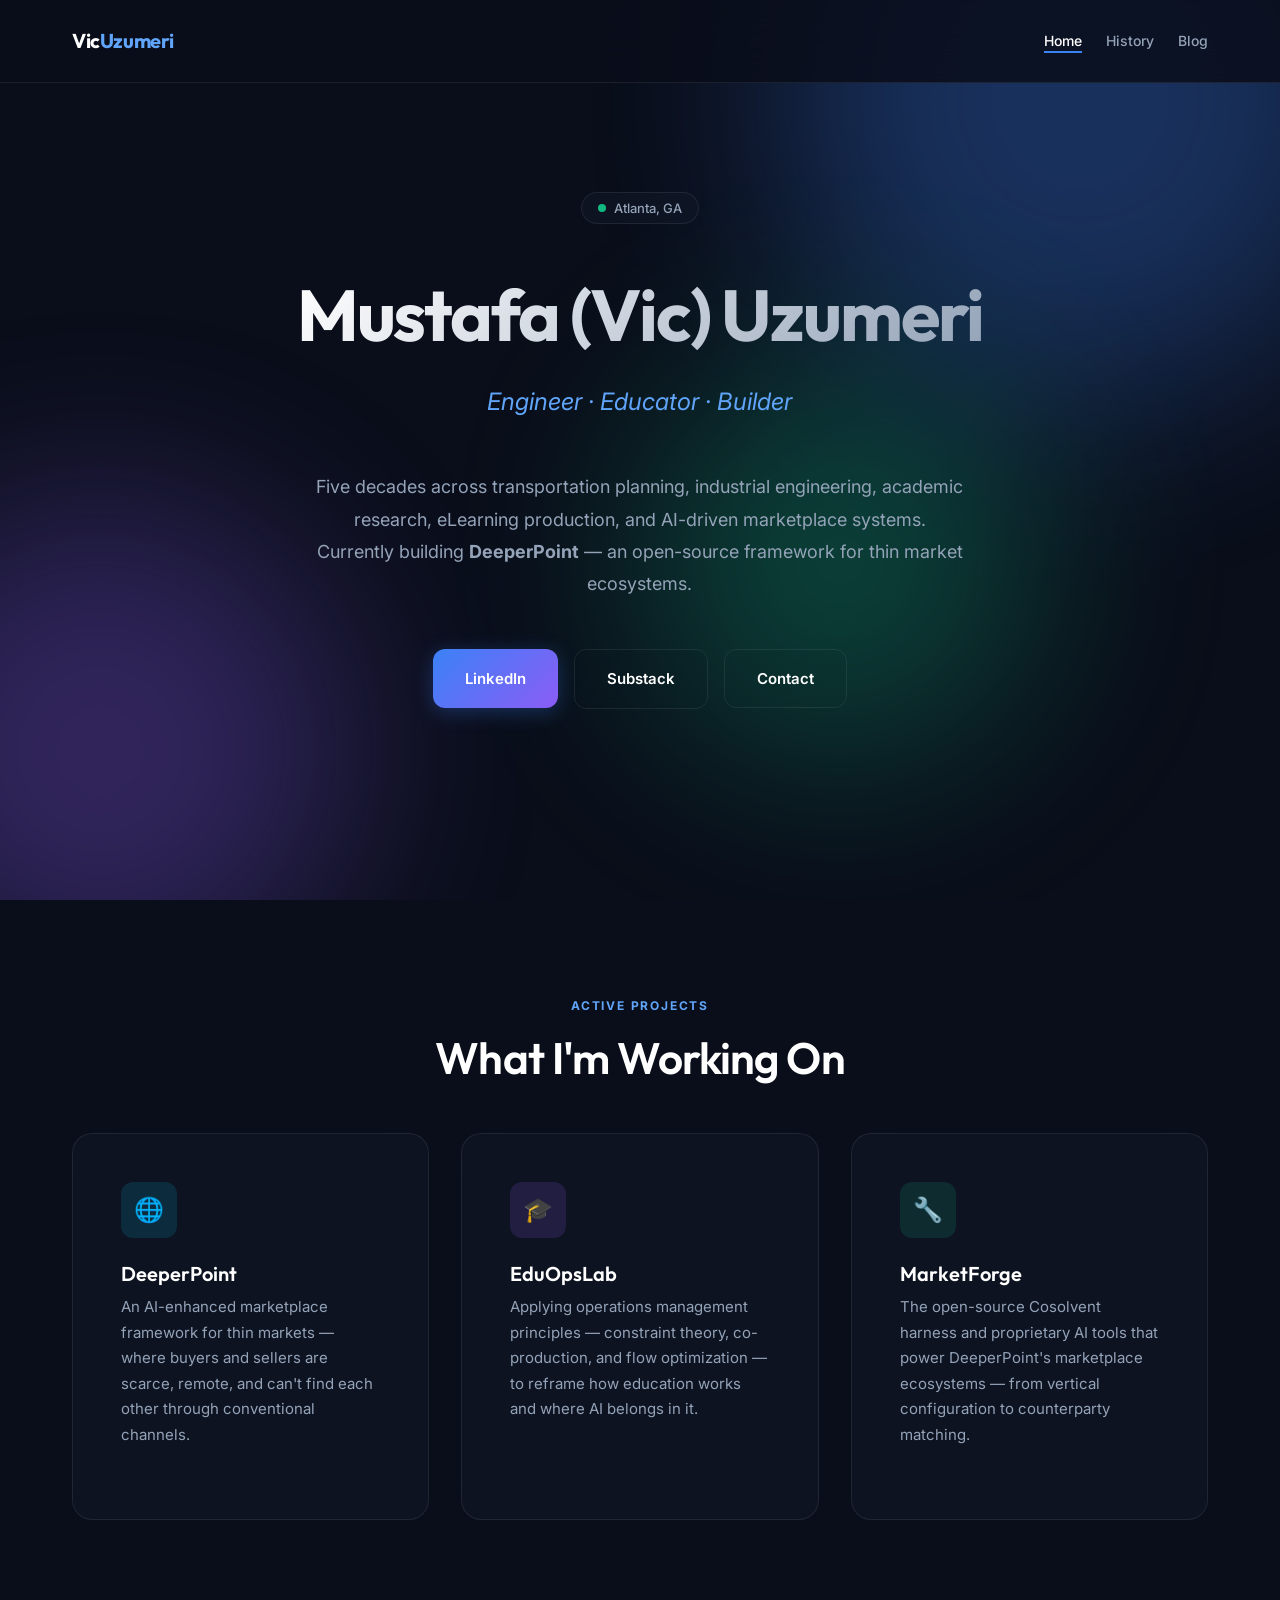
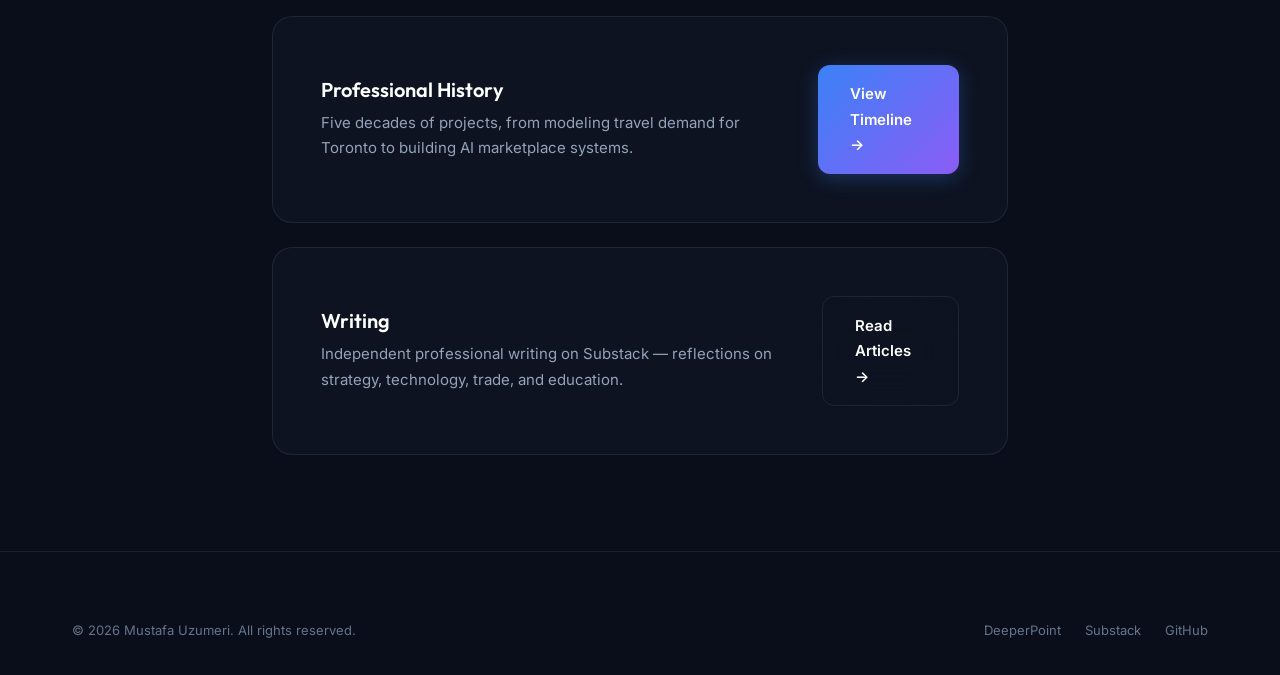
==== index.html @ 96bd3f8a "FEAT: add personal site with home, history, and blog pages - index.html: hero, active projects (Deep" ====
<!-- Copyright (c) 2026 Mustafa Uzumeri. All rights reserved. -->
<!DOCTYPE html>
<html lang="en">

<head>
    <meta charset="UTF-8">
    <meta name="viewport" content="width=device-width, initial-scale=1.0">
    <title>Vic Uzumeri — Engineer, Educator, Builder</title>
    <meta name="description"
        content="Personal site of Mustafa (Vic) Uzumeri — operations engineer, educator, and builder of marketplace systems for thin markets.">
    <link rel="preconnect" href="https://fonts.googleapis.com">
    <link rel="preconnect" href="https://fonts.gstatic.com" crossorigin>
    <link
        href="https://fonts.googleapis.com/css2?family=Inter:wght@400;500;600;700&family=Outfit:wght@500;600;700&display=swap"
        rel="stylesheet">
    <link rel="stylesheet" href="styles.css">
</head>

<body>

    <div class="bg-mesh" aria-hidden="true">
        <div class="bg-mesh__orb bg-mesh__orb--1"></div>
        <div class="bg-mesh__orb bg-mesh__orb--2"></div>
        <div class="bg-mesh__orb bg-mesh__orb--3"></div>
    </div>

    <!-- Navigation -->
    <nav class="nav" id="nav">
        <div class="nav__inner">
            <a href="index.html" class="nav__logo">Vic<span>Uzumeri</span></a>
            <button class="nav__toggle" id="nav-toggle" aria-label="Toggle navigation" aria-expanded="false">
                <span class="nav__toggle-bar"></span>
                <span class="nav__toggle-bar"></span>
                <span class="nav__toggle-bar"></span>
            </button>
            <ul class="nav__links">
                <li><a href="index.html" class="nav__link nav__link--active">Home</a></li>
                <li><a href="history.html" class="nav__link">History</a></li>
                <li><a href="blog.html" class="nav__link">Blog</a></li>
            </ul>
        </div>
    </nav>

    <!-- Hero Section -->
    <section class="hero">
        <div class="hero__content">
            <div class="hero__badge">
                <span class="hero__badge__dot"></span>
                Atlanta, GA
            </div>
            <h1 class="hero__headline">Mustafa (Vic) Uzumeri</h1>
            <p class="hero__sub">Engineer · Educator · Builder</p>
            <p class="hero__desc">
                Five decades across transportation planning, industrial engineering, academic research,
                eLearning production, and AI-driven marketplace systems. Currently building
                <strong>DeeperPoint</strong> — an open-source framework for thin market ecosystems.
            </p>
            <div style="display: flex; flex-wrap: wrap; gap: var(--space-md); justify-content: center; margin-top: var(--space-xl);">
                <a href="https://www.linkedin.com/in/uzumeri" target="_blank" rel="noopener" class="btn btn--primary">
                    LinkedIn
                </a>
                <a href="https://uzumeri.substack.com/" target="_blank" rel="noopener" class="btn btn--outline">
                    Substack
                </a>
                <a href="mailto:vic.uzumeri@deeperpoint.com" class="btn btn--outline">
                    Contact
                </a>
            </div>
        </div>
    </section>

    <!-- Active Projects -->
    <section class="section" id="projects">
        <div class="container">
            <div class="reveal text-center" style="margin-bottom: var(--space-2xl);">
                <p class="section__label">Active Projects</p>
                <h2 class="section__title">What I'm Working On</h2>
            </div>
            <div class="doors reveal">
                <a href="https://deeperpoint.com" target="_blank" rel="noopener" class="card card--match" style="text-decoration: none;">
                    <div class="door__icon door__icon--match">🌐</div>
                    <h3 class="door__title">DeeperPoint</h3>
                    <p class="door__hook">An AI-enhanced marketplace framework for thin markets — where buyers and sellers are scarce, remote, and can't find each other through conventional channels.</p>
                </a>
                <a href="https://uzumeri.github.io/EduOpsLab/" target="_blank" rel="noopener" class="card card--science" style="text-decoration: none;">
                    <div class="door__icon door__icon--science">🎓</div>
                    <h3 class="door__title">EduOpsLab</h3>
                    <p class="door__hook">Applying operations management principles — constraint theory, co-production, and flow optimization — to reframe how education works and where AI belongs in it.</p>
                </a>
                <a href="https://deeperpoint.com/marketforge.html" target="_blank" rel="noopener" class="card card--build" style="text-decoration: none;">
                    <div class="door__icon door__icon--build">🔧</div>
                    <h3 class="door__title">MarketForge</h3>
                    <p class="door__hook">The open-source Cosolvent harness and proprietary AI tools that power DeeperPoint's marketplace ecosystems — from vertical configuration to counterparty matching.</p>
                </a>
            </div>
        </div>
    </section>

    <!-- Quick Links -->
    <section class="section" style="padding-top: 0;">
        <div class="container container--narrow">
            <div class="reveal">
                <div class="crosslink">
                    <div class="crosslink__text">
                        <h3>Professional History</h3>
                        <p>Five decades of projects, from modeling travel demand for Toronto to building AI marketplace systems.</p>
                    </div>
                    <a href="history.html" class="btn btn--primary">View Timeline →</a>
                </div>
            </div>
            <div class="reveal" style="margin-top: var(--space-lg);">
                <div class="crosslink">
                    <div class="crosslink__text">
                        <h3>Writing</h3>
                        <p>Independent professional writing on Substack — reflections on strategy, technology, trade, and education.</p>
                    </div>
                    <a href="blog.html" class="btn btn--outline">Read Articles →</a>
                </div>
            </div>
        </div>
    </section>

    <!-- Footer -->
    <footer class="footer">
        <div class="container">
            <div class="footer__inner">
                <div class="footer__copyright">
                    © 2026 Mustafa Uzumeri. All rights reserved.
                </div>
                <ul class="footer__links">
                    <li><a href="https://deeperpoint.com" class="footer__link" target="_blank" rel="noopener">DeeperPoint</a></li>
                    <li><a href="https://uzumeri.substack.com" class="footer__link" target="_blank" rel="noopener">Substack</a></li>
                    <li><a href="https://github.com/uzumeri" class="footer__link" target="_blank" rel="noopener">GitHub</a></li>
                </ul>
            </div>
        </div>
    </footer>

    <script src="reveal.js"></script>
    <script src="nav-mobile.js"></script>
</body>

</html>
---- styles.css ----
/* Copyright (c) 2026 Mustafa Uzumeri. All rights reserved. */

/* ============================================
   DeeperPoint Design System
   ============================================ */

/* --- CSS Custom Properties --- */
:root {
  /* Color Palette - Deep, authoritative tones */
  --dp-midnight: #0a0e1a;
  --dp-navy: #111827;
  --dp-slate: #1e293b;
  --dp-steel: #334155;
  --dp-muted: #64748b;
  --dp-silver: #94a3b8;
  --dp-cloud: #cbd5e1;
  --dp-snow: #f1f5f9;
  --dp-white: #ffffff;

  /* Accent Colors */
  --dp-blue: #3b82f6;
  --dp-blue-light: #60a5fa;
  --dp-blue-glow: rgba(59, 130, 246, 0.15);
  --dp-cyan: #06b6d4;
  --dp-cyan-glow: rgba(6, 182, 212, 0.15);
  --dp-emerald: #10b981;
  --dp-emerald-glow: rgba(16, 185, 129, 0.15);
  --dp-amber: #f59e0b;
  --dp-amber-glow: rgba(245, 158, 11, 0.15);
  --dp-violet: #8b5cf6;
  --dp-violet-glow: rgba(139, 92, 246, 0.15);

  /* Spoke-specific accent colors */
  --spoke-science: var(--dp-violet);
  --spoke-science-glow: var(--dp-violet-glow);
  --spoke-build: var(--dp-emerald);
  --spoke-build-glow: var(--dp-emerald-glow);
  --spoke-match: var(--dp-cyan);
  --spoke-match-glow: var(--dp-cyan-glow);

  /* Typography */
  --font-display: 'Outfit', sans-serif;
  --font-body: 'Inter', sans-serif;
  --font-mono: 'JetBrains Mono', monospace;

  /* Spacing */
  --space-xs: 0.25rem;
  --space-sm: 0.5rem;
  --space-md: 1rem;
  --space-lg: 1.5rem;
  --space-xl: 2rem;
  --space-2xl: 3rem;
  --space-3xl: 4rem;
  --space-4xl: 6rem;

  /* Layout */
  --max-width: 1200px;
  --max-width-narrow: 800px;

  /* Transitions */
  --ease-out: cubic-bezier(0.16, 1, 0.3, 1);
  --transition-fast: 150ms var(--ease-out);
  --transition-med: 300ms var(--ease-out);
  --transition-slow: 600ms var(--ease-out);

  /* Border radius */
  --radius-sm: 6px;
  --radius-md: 12px;
  --radius-lg: 20px;
  --radius-xl: 28px;

  /* Glass effect */
  --glass-bg: rgba(17, 24, 39, 0.6);
  --glass-border: rgba(255, 255, 255, 0.08);
  --glass-blur: blur(20px);
}

/* --- Reset & Base --- */
*,
*::before,
*::after {
  box-sizing: border-box;
  margin: 0;
  padding: 0;
}

html {
  scroll-behavior: smooth;
  font-size: 16px;
}

body {
  font-family: var(--font-body);
  background: var(--dp-midnight);
  color: var(--dp-cloud);
  line-height: 1.7;
  -webkit-font-smoothing: antialiased;
  overflow-x: hidden;
}

h1,
h2,
h3,
h4,
h5,
h6 {
  font-family: var(--font-display);
  font-weight: 600;
  line-height: 1.2;
  color: var(--dp-white);
}

a {
  color: var(--dp-blue-light);
  text-decoration: none;
  transition: color var(--transition-fast);
}

a:hover {
  color: var(--dp-white);
}

img {
  max-width: 100%;
  display: block;
}

/* --- Utilities --- */
.container {
  max-width: var(--max-width);
  margin: 0 auto;
  padding: 0 var(--space-xl);
}

.container--narrow {
  max-width: var(--max-width-narrow);
}

.text-center {
  text-align: center;
}

.text-muted {
  color: var(--dp-muted);
}

.text-silver {
  color: var(--dp-silver);
}

.sr-only {
  position: absolute;
  width: 1px;
  height: 1px;
  overflow: hidden;
  clip: rect(0, 0, 0, 0);
  white-space: nowrap;
}

/* --- Animated Background Mesh --- */
.bg-mesh {
  position: fixed;
  top: 0;
  left: 0;
  width: 100%;
  height: 100%;
  z-index: 0;
  pointer-events: none;
  overflow: hidden;
}

.bg-mesh__orb {
  position: absolute;
  border-radius: 50%;
  filter: blur(100px);
  opacity: 0.3;
  animation: orbFloat 20s ease-in-out infinite;
}

.bg-mesh__orb--1 {
  width: 600px;
  height: 600px;
  background: var(--dp-blue);
  top: -200px;
  right: -100px;
  animation-delay: 0s;
}

.bg-mesh__orb--2 {
  width: 500px;
  height: 500px;
  background: var(--dp-violet);
  bottom: -100px;
  left: -150px;
  animation-delay: -7s;
}

.bg-mesh__orb--3 {
  width: 400px;
  height: 400px;
  background: var(--dp-emerald);
  top: 40%;
  left: 50%;
  animation-delay: -14s;
}

@keyframes orbFloat {

  0%,
  100% {
    transform: translate(0, 0) scale(1);
  }

  33% {
    transform: translate(30px, -40px) scale(1.05);
  }

  66% {
    transform: translate(-20px, 30px) scale(0.95);
  }
}

/* --- Navigation --- */
.nav {
  position: fixed;
  top: 0;
  left: 0;
  right: 0;
  z-index: 100;
  padding: var(--space-lg) 0;
  background: rgba(10, 14, 26, 0.85);
  backdrop-filter: var(--glass-blur);
  border-bottom: 1px solid var(--glass-border);
  transition: padding var(--transition-med);
}

.nav__inner {
  display: flex;
  align-items: center;
  justify-content: space-between;
  max-width: var(--max-width);
  margin: 0 auto;
  padding: 0 var(--space-xl);
}

.nav__logo {
  font-family: var(--font-display);
  font-size: 1.25rem;
  font-weight: 700;
  color: var(--dp-white);
  letter-spacing: -0.02em;
}

.nav__logo span {
  color: var(--dp-blue-light);
}

.nav__links {
  display: flex;
  gap: var(--space-lg);
  list-style: none;
}

.nav__link {
  font-size: 0.875rem;
  font-weight: 500;
  color: var(--dp-silver);
  transition: color var(--transition-fast);
  position: relative;
}

.nav__link:hover {
  color: var(--dp-white);
}

.nav__link::after {
  content: '';
  position: absolute;
  bottom: -4px;
  left: 0;
  width: 0;
  height: 2px;
  background: var(--dp-blue);
  transition: width var(--transition-med);
}

.nav__link:hover::after {
  width: 100%;
}

.nav__link--active {
  color: var(--dp-white);
}

.nav__link--active::after {
  width: 100%;
}

/* --- Hero Section --- */
.hero {
  position: relative;
  z-index: 1;
  min-height: 100vh;
  display: flex;
  align-items: center;
  justify-content: center;
  text-align: center;
  padding: var(--space-4xl) var(--space-xl);
}

.hero--with-bg {
  background-image: linear-gradient(to bottom, rgba(4, 11, 20, 0.75) 0%, rgba(4, 11, 20, 0.85) 60%, var(--dp-midnight) 100%), url('assets/images/harmonic_resonance.png');
  background-size: cover;
  background-position: center center;
  background-repeat: no-repeat;
}

.hero__content {
  max-width: 850px;
}

.hero__badge {
  display: inline-flex;
  align-items: center;
  gap: var(--space-sm);
  padding: var(--space-xs) var(--space-md);
  border-radius: 100px;
  background: var(--glass-bg);
  border: 1px solid var(--glass-border);
  font-size: 0.8125rem;
  font-weight: 500;
  color: var(--dp-silver);
  margin-bottom: var(--space-2xl);
  backdrop-filter: var(--glass-blur);
}

.hero__badge__dot {
  width: 8px;
  height: 8px;
  border-radius: 50%;
  background: var(--dp-emerald);
  animation: pulse 2s ease-in-out infinite;
}

@keyframes pulse {

  0%,
  100% {
    opacity: 1;
    transform: scale(1);
  }

  50% {
    opacity: 0.5;
    transform: scale(0.85);
  }
}

.hero__headline {
  font-size: clamp(2.5rem, 6vw, 4.5rem);
  font-weight: 700;
  letter-spacing: -0.03em;
  margin-bottom: var(--space-lg);
  background: linear-gradient(135deg, var(--dp-white), var(--dp-silver));
  -webkit-background-clip: text;
  -webkit-text-fill-color: transparent;
  background-clip: text;
}

.hero__sub {
  font-size: clamp(1.125rem, 2.5vw, 1.5rem);
  font-weight: 400;
  color: var(--dp-blue-light);
  margin-bottom: var(--space-2xl);
  font-style: italic;
}

.hero__desc {
  font-size: 1.125rem;
  color: var(--dp-silver);
  max-width: 650px;
  margin: 0 auto var(--space-2xl);
  line-height: 1.8;
}

/* --- Buttons --- */
.btn {
  display: inline-flex;
  align-items: center;
  gap: var(--space-sm);
  padding: var(--space-md) var(--space-xl);
  border-radius: var(--radius-md);
  font-family: var(--font-body);
  font-size: 0.9375rem;
  font-weight: 600;
  cursor: pointer;
  border: none;
  transition: all var(--transition-med);
  text-decoration: none;
}

.btn--primary {
  background: linear-gradient(135deg, var(--dp-blue), var(--dp-violet));
  color: var(--dp-white);
  box-shadow: 0 4px 20px rgba(59, 130, 246, 0.3);
}

.btn--primary:hover {
  transform: translateY(-2px);
  box-shadow: 0 8px 30px rgba(59, 130, 246, 0.45);
  color: var(--dp-white);
}

.btn--outline {
  background: transparent;
  color: var(--dp-white);
  border: 1px solid var(--glass-border);
  backdrop-filter: var(--glass-blur);
}

.btn--outline:hover {
  background: var(--glass-bg);
  border-color: var(--dp-blue);
  color: var(--dp-white);
}

.btn--spoke {
  width: 100%;
  justify-content: center;
  padding: var(--space-md) var(--space-lg);
}

/* --- Section Base --- */
.section {
  position: relative;
  z-index: 1;
  padding: var(--space-4xl) 0;
}

.section__label {
  font-size: 0.75rem;
  font-weight: 700;
  letter-spacing: 0.15em;
  text-transform: uppercase;
  color: var(--dp-blue-light);
  margin-bottom: var(--space-md);
}

.section__title {
  font-size: clamp(1.75rem, 4vw, 2.75rem);
  margin-bottom: var(--space-lg);
  letter-spacing: -0.02em;
}

.section__desc {
  font-size: 1.0625rem;
  color: var(--dp-silver);
  max-width: 650px;
  line-height: 1.8;
}

.section__desc--centered {
  margin: 0 auto;
}

/* --- Glass Card --- */
.card {
  background: var(--glass-bg);
  border: 1px solid var(--glass-border);
  border-radius: var(--radius-lg);
  backdrop-filter: var(--glass-blur);
  padding: var(--space-2xl);
  transition: all var(--transition-med);
  position: relative;
  overflow: hidden;
}

.card::before {
  content: '';
  position: absolute;
  top: 0;
  left: 0;
  right: 0;
  height: 2px;
  background: linear-gradient(90deg, transparent, var(--dp-blue), transparent);
  opacity: 0;
  transition: opacity var(--transition-med);
}

.card:hover {
  border-color: rgba(255, 255, 255, 0.15);
  transform: translateY(-4px);
  box-shadow: 0 20px 60px rgba(0, 0, 0, 0.3);
}

.card:hover::before {
  opacity: 1;
}

/* Spoke-colored cards */
.card--science::before {
  background: linear-gradient(90deg, transparent, var(--spoke-science), transparent);
}

.card--science:hover {
  box-shadow: 0 20px 60px rgba(139, 92, 246, 0.15);
}

.card--build::before {
  background: linear-gradient(90deg, transparent, var(--spoke-build), transparent);
}

.card--build:hover {
  box-shadow: 0 20px 60px rgba(16, 185, 129, 0.15);
}

.card--match::before {
  background: linear-gradient(90deg, transparent, var(--spoke-match), transparent);
}

.card--match:hover {
  box-shadow: 0 20px 60px rgba(6, 182, 212, 0.15);
}

/* --- Three Doors Grid --- */
.doors {
  display: grid;
  grid-template-columns: repeat(3, 1fr);
  gap: var(--space-xl);
}

.door__icon {
  width: 56px;
  height: 56px;
  border-radius: var(--radius-md);
  display: flex;
  align-items: center;
  justify-content: center;
  margin-bottom: var(--space-lg);
  font-size: 1.5rem;
}

.door__icon--science {
  background: var(--dp-violet-glow);
  color: var(--dp-violet);
}

.door__icon--build {
  background: var(--dp-emerald-glow);
  color: var(--dp-emerald);
}

.door__icon--match {
  background: var(--dp-cyan-glow);
  color: var(--dp-cyan);
}

.door__title {
  font-size: 1.25rem;
  margin-bottom: var(--space-sm);
}

.door__hook {
  font-size: 0.9375rem;
  color: var(--dp-silver);
  margin-bottom: var(--space-lg);
  line-height: 1.7;
}

.door__audience {
  font-size: 0.8125rem;
  color: var(--dp-muted);
  margin-bottom: var(--space-lg);
  padding-top: var(--space-md);
  border-top: 1px solid var(--glass-border);
}

/* --- Convergence Section --- */
.convergence {
  background: linear-gradient(180deg, transparent, rgba(59, 130, 246, 0.03), transparent);
}

.convergence__grid {
  display: grid;
  grid-template-columns: 1fr 1fr;
  gap: var(--space-2xl);
  margin-top: var(--space-2xl);
}

.convergence__item {
  display: flex;
  gap: var(--space-lg);
  align-items: flex-start;
}

.convergence__number {
  font-family: var(--font-display);
  font-size: 2.5rem;
  font-weight: 700;
  color: var(--dp-blue);
  line-height: 1;
  opacity: 0.6;
}

.convergence__item h3 {
  font-size: 1.125rem;
  margin-bottom: var(--space-sm);
}

.convergence__item p {
  color: var(--dp-silver);
  font-size: 0.9375rem;
}

/* --- Credibility Strip --- */
.credibility {
  border-top: 1px solid var(--glass-border);
  border-bottom: 1px solid var(--glass-border);
  background: rgba(17, 24, 39, 0.3);
}

.credibility__grid {
  display: grid;
  grid-template-columns: repeat(4, 1fr);
  gap: var(--space-xl);
  text-align: center;
}

.credibility__item {
  padding: var(--space-lg);
}

.credibility__icon {
  font-size: 1.75rem;
  margin-bottom: var(--space-md);
}

.credibility__label {
  font-size: 0.875rem;
  font-weight: 600;
  color: var(--dp-white);
  margin-bottom: var(--space-xs);
}

.credibility__detail {
  font-size: 0.8125rem;
  color: var(--dp-muted);
}

/* --- Spoke Page Hero --- */
.spoke-hero {
  position: relative;
  z-index: 1;
  padding: calc(var(--space-4xl) + 60px) 0 var(--space-3xl);
}

.spoke-hero__badge {
  display: inline-flex;
  align-items: center;
  gap: var(--space-sm);
  padding: var(--space-xs) var(--space-md);
  border-radius: 100px;
  font-size: 0.8125rem;
  font-weight: 600;
  margin-bottom: var(--space-lg);
}

.spoke-hero__badge--science {
  background: var(--dp-violet-glow);
  color: var(--dp-violet);
  border: 1px solid rgba(139, 92, 246, 0.2);
}

.spoke-hero__badge--build {
  background: var(--dp-emerald-glow);
  color: var(--dp-emerald);
  border: 1px solid rgba(16, 185, 129, 0.2);
}

.spoke-hero__badge--match {
  background: var(--dp-cyan-glow);
  color: var(--dp-cyan);
  border: 1px solid rgba(6, 182, 212, 0.2);
}

.spoke-hero__headline {
  font-size: clamp(2rem, 5vw, 3.5rem);
  font-weight: 700;
  letter-spacing: -0.03em;
  margin-bottom: var(--space-md);
}

.spoke-hero__sub {
  font-size: 1.25rem;
  font-style: italic;
  margin-bottom: var(--space-xl);
}

.spoke-hero__sub--science {
  color: var(--dp-violet);
}

.spoke-hero__sub--build {
  color: var(--dp-emerald);
}

.spoke-hero__sub--match {
  color: var(--dp-cyan);
}

.spoke-hero__desc {
  font-size: 1.0625rem;
  color: var(--dp-silver);
  max-width: 700px;
  line-height: 1.8;
}

/* --- Hook Section (on spoke pages) --- */
.hook {
  padding: var(--space-3xl) 0;
}

.hook+.hook {
  border-top: 1px solid var(--glass-border);
}

.hook__grid {
  display: grid;
  grid-template-columns: 1fr 1fr;
  gap: var(--space-3xl);
  align-items: center;
}

.hook__grid--reverse {
  direction: rtl;
}

.hook__grid--reverse>* {
  direction: ltr;
}

.hook__label {
  font-size: 0.75rem;
  font-weight: 700;
  letter-spacing: 0.15em;
  text-transform: uppercase;
  margin-bottom: var(--space-md);
}

.hook__label--science {
  color: var(--dp-violet);
}

.hook__label--build {
  color: var(--dp-emerald);
}

.hook__label--match {
  color: var(--dp-cyan);
}

.hook__title {
  font-size: clamp(1.5rem, 3vw, 2.25rem);
  margin-bottom: var(--space-lg);
  letter-spacing: -0.02em;
}

.hook__text {
  font-size: 1rem;
  color: var(--dp-silver);
  line-height: 1.8;
  margin-bottom: var(--space-lg);
}

.hook__visual {
  background: var(--glass-bg);
  border: 1px solid var(--glass-border);
  border-radius: var(--radius-lg);
  min-height: 300px;
  display: flex;
  align-items: center;
  justify-content: center;
  overflow: visible;
  position: relative;
}

/* --- Cross-link Banner --- */
.crosslink {
  background: var(--glass-bg);
  border: 1px solid var(--glass-border);
  border-radius: var(--radius-lg);
  padding: var(--space-2xl);
  display: flex;
  align-items: center;
  justify-content: space-between;
  gap: var(--space-xl);
}

.crosslink__text h3 {
  font-size: 1.25rem;
  margin-bottom: var(--space-sm);
}

.crosslink__text p {
  color: var(--dp-silver);
  font-size: 0.9375rem;
}

/* --- Footer --- */
.footer {
  position: relative;
  z-index: 1;
  padding: var(--space-3xl) 0 var(--space-xl);
  border-top: 1px solid var(--glass-border);
}

.footer__inner {
  display: flex;
  align-items: center;
  justify-content: space-between;
}

.footer__copyright {
  font-size: 0.8125rem;
  color: var(--dp-muted);
}

.footer__links {
  display: flex;
  gap: var(--space-lg);
  list-style: none;
}

.footer__link {
  font-size: 0.8125rem;
  color: var(--dp-muted);
}

.footer__link:hover {
  color: var(--dp-silver);
}

/* --- Animated Elements --- */

/* Mosaic Grid (Spoke 1 visual) */
.mosaic {
  display: grid;
  grid-template-columns: repeat(5, 1fr);
  gap: 6px;
  padding: var(--space-xl);
  width: 100%;
}

.mosaic__tile {
  aspect-ratio: 1;
  border-radius: var(--radius-sm);
  opacity: 0.3;
  animation: mosaicSnap 4s ease-in-out infinite;
  transition: all var(--transition-slow);
}

.mosaic__tile:nth-child(odd) {
  background: var(--dp-violet);
}

.mosaic__tile:nth-child(even) {
  background: var(--dp-blue);
}

.mosaic__tile:nth-child(3n) {
  background: var(--dp-cyan);
}

@keyframes mosaicSnap {

  0%,
  40% {
    transform: translate(0, 0) rotate(0deg);
    opacity: 0.3;
    border-radius: var(--radius-sm);
  }

  50%,
  90% {
    transform: translate(0, 0) rotate(0deg);
    opacity: 0.8;
    border-radius: 2px;
  }

  100% {
    transform: translate(0, 0) rotate(0deg);
    opacity: 0.3;
    border-radius: var(--radius-sm);
  }
}

.mosaic__tile:nth-child(1) {
  animation-delay: 0.0s;
}

.mosaic__tile:nth-child(2) {
  animation-delay: 0.05s;
}

.mosaic__tile:nth-child(3) {
  animation-delay: 0.1s;
}

.mosaic__tile:nth-child(4) {
  animation-delay: 0.15s;
}

.mosaic__tile:nth-child(5) {
  animation-delay: 0.2s;
}

.mosaic__tile:nth-child(6) {
  animation-delay: 0.25s;
}

.mosaic__tile:nth-child(7) {
  animation-delay: 0.3s;
}

.mosaic__tile:nth-child(8) {
  animation-delay: 0.35s;
}

.mosaic__tile:nth-child(9) {
  animation-delay: 0.4s;
}

.mosaic__tile:nth-child(10) {
  animation-delay: 0.45s;
}

.mosaic__tile:nth-child(11) {
  animation-delay: 0.5s;
}

.mosaic__tile:nth-child(12) {
  animation-delay: 0.55s;
}

.mosaic__tile:nth-child(13) {
  animation-delay: 0.6s;
}

.mosaic__tile:nth-child(14) {
  animation-delay: 0.65s;
}

.mosaic__tile:nth-child(15) {
  animation-delay: 0.7s;
}

.mosaic__tile:nth-child(16) {
  animation-delay: 0.75s;
}

.mosaic__tile:nth-child(17) {
  animation-delay: 0.8s;
}

.mosaic__tile:nth-child(18) {
  animation-delay: 0.85s;
}

.mosaic__tile:nth-child(19) {
  animation-delay: 0.9s;
}

.mosaic__tile:nth-child(20) {
  animation-delay: 0.95s;
}

.mosaic__tile:nth-child(21) {
  animation-delay: 1.0s;
}

.mosaic__tile:nth-child(22) {
  animation-delay: 1.05s;
}

.mosaic__tile:nth-child(23) {
  animation-delay: 1.1s;
}

.mosaic__tile:nth-child(24) {
  animation-delay: 1.15s;
}

.mosaic__tile:nth-child(25) {
  animation-delay: 1.2s;
}

/* Twin Toggle (Spoke 2 visual) */
.twin {
  width: 100%;
  padding: var(--space-xl);
  position: relative;
}

.twin__container {
  position: relative;
  width: 100%;
  aspect-ratio: 16/10;
  overflow: hidden;
  border-radius: var(--radius-md);
}

.twin__side {
  position: absolute;
  inset: 0;
  display: flex;
  align-items: center;
  justify-content: center;
  transition: opacity 1.5s ease-in-out;
}

.twin__side--thin {
  animation: twinFade 6s ease-in-out infinite;
}

.twin__side--thick {
  animation: twinFade 6s ease-in-out infinite reverse;
}

@keyframes twinFade {

  0%,
  40% {
    opacity: 1;
  }

  50%,
  90% {
    opacity: 0;
  }

  100% {
    opacity: 1;
  }
}

.twin__dots {
  display: flex;
  flex-wrap: wrap;
  gap: 12px;
  justify-content: center;
  align-items: center;
  padding: var(--space-lg);
}

.twin__dot {
  width: 12px;
  height: 12px;
  border-radius: 50%;
  background: var(--dp-muted);
  opacity: 0.4;
}

.twin__side--thick .twin__dot {
  background: var(--dp-emerald);
  opacity: 0.9;
  animation: dotConnect 3s ease-in-out infinite;
}

@keyframes dotConnect {

  0%,
  100% {
    transform: scale(1);
  }

  50% {
    transform: scale(1.3);
  }
}

.twin__label {
  position: absolute;
  bottom: var(--space-md);
  left: 50%;
  transform: translateX(-50%);
  font-size: 0.75rem;
  font-weight: 600;
  text-transform: uppercase;
  letter-spacing: 0.1em;
  padding: var(--space-xs) var(--space-md);
  border-radius: 100px;
  background: var(--glass-bg);
  border: 1px solid var(--glass-border);
}

/* Bridge Brain (Spoke 3 visual) */
.bridge {
  width: 100%;
  padding: var(--space-xl);
  display: flex;
  align-items: center;
  justify-content: center;
  gap: var(--space-xl);
}

.bridge__node {
  width: 60px;
  height: 60px;
  border-radius: var(--radius-md);
  display: flex;
  align-items: center;
  justify-content: center;
  font-size: 1.5rem;
  flex-shrink: 0;
}

.bridge__node--a {
  background: rgba(59, 130, 246, 0.15);
  border: 1px solid rgba(59, 130, 246, 0.3);
}

.bridge__node--b {
  background: rgba(245, 158, 11, 0.15);
  border: 1px solid rgba(245, 158, 11, 0.3);
}

.bridge__core {
  width: 80px;
  height: 80px;
  border-radius: 50%;
  background: var(--dp-cyan-glow);
  border: 2px solid var(--dp-cyan);
  display: flex;
  align-items: center;
  justify-content: center;
  font-size: 1.75rem;
  position: relative;
  animation: brainPulse 3s ease-in-out infinite;
}

@keyframes brainPulse {

  0%,
  100% {
    box-shadow: 0 0 0 0 rgba(6, 182, 212, 0.3);
  }

  50% {
    box-shadow: 0 0 30px 10px rgba(6, 182, 212, 0.15);
  }
}

.bridge__flow {
  flex: 1;
  height: 2px;
  background: linear-gradient(90deg, var(--dp-blue), var(--dp-cyan));
  position: relative;
  overflow: hidden;
}

.bridge__flow--reverse {
  background: linear-gradient(90deg, var(--dp-cyan), var(--dp-amber));
}

.bridge__flow::after {
  content: '';
  position: absolute;
  top: -2px;
  left: -30px;
  width: 30px;
  height: 6px;
  background: var(--dp-white);
  border-radius: 3px;
  opacity: 0.6;
  animation: flowPulse 2s linear infinite;
}

@keyframes flowPulse {
  0% {
    left: -30px;
  }

  100% {
    left: 100%;
  }
}

/* --- Scroll Reveal --- */
.reveal {
  opacity: 0;
  transform: translateY(30px);
  transition: opacity 0.8s var(--ease-out), transform 0.8s var(--ease-out);
}

.reveal--visible {
  opacity: 1;
  transform: translateY(0);
}

/* --- Responsive --- */
@media (max-width: 900px) {
  .doors {
    grid-template-columns: 1fr;
    gap: var(--space-lg);
  }

  .convergence__grid {
    grid-template-columns: 1fr;
  }

  .credibility__grid {
    grid-template-columns: repeat(2, 1fr);
  }

  .hook__grid,
  .hook__grid--reverse {
    grid-template-columns: 1fr;
    direction: ltr;
  }

  .crosslink {
    flex-direction: column;
    text-align: center;
  }

  .nav__links {
    display: none;
  }

  .footer__inner {
    flex-direction: column;
    gap: var(--space-md);
    text-align: center;
  }
}

@media (max-width: 600px) {
  .credibility__grid {
    grid-template-columns: 1fr;
  }
}

/* --- History Timeline & Gantt Chart --- */
.gantt {
  background: rgba(255, 255, 255, 0.02);
  border: 1px solid var(--glass-border);
  border-radius: var(--radius-lg);
  padding: var(--space-xl);
  margin-bottom: var(--space-2xl);
}

.gantt__title {
  font-family: var(--font-display);
  font-size: 1.25rem;
  margin-bottom: var(--space-md);
  text-align: center;
}

.gantt__chart {
  position: relative;
  min-height: 180px;
  margin-top: var(--space-xl);
}

.gantt__grid {
  position: absolute;
  top: 0;
  left: 0;
  right: 0;
  bottom: 0;
  display: flex;
  justify-content: space-between;
  border-bottom: 1px solid rgba(255, 255, 255, 0.1);
  padding-bottom: 2rem;
}

.gantt__grid-line {
  position: relative;
  width: 1px;
  background: rgba(255, 255, 255, 0.05);
  height: 100%;
}

.gantt__grid-label {
  position: absolute;
  bottom: -2rem;
  left: 50%;
  transform: translateX(-50%);
  font-size: 0.75rem;
  color: var(--dp-muted);
}

.gantt__bars {
  position: relative;
  display: flex;
  flex-direction: column;
  gap: 0.75rem;
  padding-top: 1rem;
}

.gantt__bar {
  height: 24px;
  border-radius: 4px;
  position: relative;
  display: flex;
  align-items: center;
  padding: 0 0.5rem;
  font-size: 0.75rem;
  font-weight: 600;
  color: #fff;
  white-space: nowrap;
  overflow: hidden;
  box-shadow: 0 2px 4px rgba(0, 0, 0, 0.2);
}

.gantt__bar--origins {
  background: var(--dp-blue);
  left: 0%;
  width: 19.5%;
}

.gantt__bar--academic {
  background: var(--dp-emerald);
  left: 15.2%;
  width: 54.3%;
}

.gantt__bar--ipov {
  background: var(--dp-amber);
  color: #000;
  left: 39.1%;
  width: 30.4%;
}

.gantt__bar--recent {
  background: var(--dp-violet);
  left: 69.5%;
  width: 30.5%;
}

.timeline {
  display: flex;
  flex-direction: column;
  gap: var(--space-xl);
  position: relative;
  margin: var(--space-2xl) 0;
  padding-left: 2rem;
}

.timeline::before {
  content: '';
  position: absolute;
  left: 0;
  top: 0;
  bottom: 0;
  width: 2px;
  background: var(--glass-border);
}

.timeline__item {
  position: relative;
  background: var(--glass-bg);
  border: 1px solid var(--glass-border);
  border-radius: var(--radius-md);
  padding: var(--space-lg);
  backdrop-filter: var(--glass-blur);
  transition: transform var(--transition-fast), border-color var(--transition-fast);
}

.timeline__item:hover {
  transform: translateX(4px);
}

.timeline__item::before {
  content: '';
  position: absolute;
  left: calc(-2rem - 7px);
  top: 1.5rem;
  width: 14px;
  height: 14px;
  border-radius: 50%;
  background: var(--dp-muted);
  border: 2px solid var(--dp-midnight);
  z-index: 2;
}

.timeline__item--origins {
  border-left: 4px solid var(--dp-blue);
}

.timeline__item--origins::before {
  background: var(--dp-blue);
}

.timeline__item--origins:hover {
  border-color: rgba(59, 130, 246, 0.4);
}

.timeline__item--origins .timeline__badge {
  background: rgba(59, 130, 246, 0.2);
  color: var(--dp-blue-light);
}

.timeline__item--academic {
  border-left: 4px solid var(--dp-emerald);
}

.timeline__item--academic::before {
  background: var(--dp-emerald);
}

.timeline__item--academic:hover {
  border-color: rgba(16, 185, 129, 0.4);
}

.timeline__item--academic .timeline__badge {
  background: rgba(16, 185, 129, 0.2);
  color: #34d399;
}

.timeline__item--ipov {
  border-left: 4px solid var(--dp-amber);
}

.timeline__item--ipov::before {
  background: var(--dp-amber);
}

.timeline__item--ipov:hover {
  border-color: rgba(245, 158, 11, 0.4);
}

.timeline__item--ipov .timeline__badge {
  background: rgba(245, 158, 11, 0.2);
  color: #fbbf24;
}

.timeline__item--recent {
  border-left: 4px solid var(--dp-violet);
}

.timeline__item--recent::before {
  background: var(--dp-violet);
}

.timeline__item--recent:hover {
  border-color: rgba(139, 92, 246, 0.4);
}

.timeline__item--recent .timeline__badge {
  background: rgba(139, 92, 246, 0.2);
  color: #a78bfa;
}

.timeline__header {
  display: flex;
  justify-content: space-between;
  align-items: flex-start;
  margin-bottom: var(--space-md);
  gap: var(--space-md);
  flex-wrap: wrap;
}

.timeline__badge {
  font-size: 0.75rem;
  font-weight: 700;
  padding: 4px 10px;
  border-radius: 100px;
  text-transform: uppercase;
  letter-spacing: 0.05em;
  display: inline-flex;
  align-items: center;
}

.timeline__date {
  font-family: var(--font-mono);
  font-size: 0.875rem;
  font-weight: 600;
  color: var(--dp-silver);
}

.timeline__content p {
  margin-bottom: var(--space-sm);
  font-size: 0.9375rem;
}

.timeline__content p:last-child {
  margin-bottom: 0;
}

/* --- Expandable Timeline Entry Cards --- */
.timeline__entry {
  border: 1px solid var(--glass-border);
  border-radius: var(--radius-sm);
  margin-bottom: var(--space-sm);
  background: rgba(255, 255, 255, 0.02);
  transition: border-color var(--transition-fast), background var(--transition-fast);
}

.timeline__entry:last-child {
  margin-bottom: 0;
}

.timeline__entry:hover {
  border-color: rgba(255, 255, 255, 0.12);
  background: rgba(255, 255, 255, 0.04);
}

.timeline__entry[open] {
  border-color: rgba(255, 255, 255, 0.15);
  background: rgba(255, 255, 255, 0.03);
}

.timeline__entry-header {
  display: flex;
  align-items: center;
  gap: var(--space-md);
  padding: var(--space-md) var(--space-lg);
  cursor: pointer;
  list-style: none;
  user-select: none;
}

.timeline__entry-header::-webkit-details-marker {
  display: none;
}

.timeline__entry-header::marker {
  display: none;
  content: '';
}

.timeline__entry-year {
  font-family: var(--font-mono);
  font-size: 0.8125rem;
  font-weight: 700;
  color: var(--dp-blue-light);
  min-width: 5.5em;
  flex-shrink: 0;
}

.timeline__entry-title {
  font-family: var(--font-display);
  font-size: 0.9375rem;
  font-weight: 600;
  color: var(--dp-white);
  flex: 1;
}

.timeline__entry-chevron {
  font-size: 0.75rem;
  color: var(--dp-muted);
  transition: transform var(--transition-fast);
  flex-shrink: 0;
}

.timeline__entry[open] .timeline__entry-chevron {
  transform: rotate(90deg);
}

.timeline__entry-body {
  padding: 0 var(--space-lg) var(--space-lg);
  animation: entryReveal 300ms var(--ease-out);
}

@keyframes entryReveal {
  from { opacity: 0; transform: translateY(-8px); }
  to   { opacity: 1; transform: translateY(0); }
}

.timeline__figure {
  margin-bottom: var(--space-md);
  border-radius: var(--radius-sm);
  overflow: hidden;
  border: 1px solid var(--glass-border);
  background: #ffffff;
  padding: var(--space-sm);
}

.timeline__figure img {
  width: 100%;
  height: auto;
  max-height: 400px;
  object-fit: contain;
  display: block;
}

.timeline__entry-body p {
  font-size: 0.9375rem;
  color: var(--dp-silver);
  line-height: 1.8;
}

/* Era-specific year colors */
.timeline__item--origins .timeline__entry-year {
  color: var(--dp-blue-light);
}

.timeline__item--academic .timeline__entry-year {
  color: #34d399;
}

.timeline__item--ipov .timeline__entry-year {
  color: #fbbf24;
}

.timeline__item--recent .timeline__entry-year {
  color: #a78bfa;
}

/* Responsive: stack year above title on mobile */
@media (max-width: 640px) {
  .timeline__entry-header {
    flex-wrap: wrap;
    gap: var(--space-xs);
    padding: var(--space-sm) var(--space-md);
  }
  .timeline__entry-year {
    min-width: auto;
  }
  .timeline__figure img {
    max-height: 250px;
  }
}


/* --- Gantt Chart --- */
.gantt {
  background: rgba(255, 255, 255, 0.02);
  border: 1px solid var(--glass-border);
  border-radius: var(--radius-lg);
  padding: var(--space-xl);
  margin-bottom: var(--space-2xl);
}

.gantt__title {
  font-family: var(--font-display);
  font-size: 1.25rem;
  margin-bottom: var(--space-md);
  text-align: center;
}

.gantt__chart {
  position: relative;
  min-height: 180px;
  margin-top: var(--space-xl);
}

.gantt__grid {
  position: absolute;
  top: 0;
  left: 0;
  right: 0;
  bottom: 0;
  border-bottom: 1px solid rgba(255, 255, 255, 0.1);
  padding-bottom: 2rem;
}

.gantt__grid-line {
  position: absolute;
  width: 1px;
  background: rgba(255, 255, 255, 0.05);
  height: 100%;
}

.gantt__grid-label {
  position: absolute;
  bottom: -2rem;
  left: 50%;
  transform: translateX(-50%);
  font-size: 0.75rem;
  color: var(--dp-muted);
}

.gantt__bars {
  position: relative;
  display: flex;
  flex-direction: column;
  gap: 0.75rem;
  padding-top: 1rem;
}

.gantt__bar {
  height: 24px;
  border-radius: 4px;
  position: relative;
  display: flex;
  align-items: center;
  padding: 0 0.5rem;
  font-size: 0.75rem;
  font-weight: 600;
  color: #fff;
  white-space: nowrap;
  overflow: hidden;
  box-shadow: 0 2px 4px rgba(0, 0, 0, 0.2);
}

.gantt__bar--origins {
  background: var(--dp-blue);
}

.gantt__bar--academic {
  background: var(--dp-emerald);
}

.gantt__bar--ipov {
  background: var(--dp-amber);
}

.gantt__bar--recent {
  background: var(--dp-violet);
}

/* ============================================
   Catalog Detail Page — Panel Sections
   ============================================ */

/* Section block inside a detail tab panel */
.panel-section {
  margin-bottom: var(--space-2xl);
}

.panel-section:last-child {
  margin-bottom: 0;
}

/* Eyebrow label above each section */
.panel-section__label {
  font-size: 0.6875rem;
  font-weight: 700;
  letter-spacing: 0.14em;
  text-transform: uppercase;
  color: var(--dp-blue-light);
  margin-bottom: var(--space-md);
}

/* Optional larger title below the label (used in story tab) */
.panel-section__title {
  font-size: 1.25rem;
  font-weight: 600;
  color: var(--dp-white);
  margin-bottom: var(--space-md);
  line-height: 1.35;
}

/* --- Dominant Forces list --- */
.force-list {
  list-style: none;
  padding: 0;
  margin: 0;
  display: flex;
  flex-direction: column;
  gap: var(--space-sm);
}

.force-list li {
  padding: var(--space-sm) var(--space-lg);
  font-size: 0.9375rem;
  color: var(--dp-silver);
  line-height: 1.6;
  border-left: 2px solid rgba(6, 182, 212, 0.35);
  background: rgba(6, 182, 212, 0.03);
  border-radius: 0 var(--radius-sm) var(--radius-sm) 0;
  transition: border-color var(--transition-fast), background var(--transition-fast);
}

.force-list li:hover {
  border-color: var(--dp-cyan);
  background: rgba(6, 182, 212, 0.08);
  color: var(--dp-cloud);
}

/* --- Sponsor Opportunity Card (detail tab 2) --- */
.opp-card {
  background: var(--glass-bg);
  border: 1px solid var(--glass-border);
  border-radius: var(--radius-md);
  padding: var(--space-xl);
  margin-bottom: var(--space-lg);
  transition: border-color var(--transition-fast);
}

.opp-card:last-child {
  margin-bottom: 0;
}

.opp-card:hover {
  border-color: rgba(255, 255, 255, 0.15);
}

.opp-card__type {
  font-size: 0.6875rem;
  font-weight: 700;
  letter-spacing: 0.12em;
  text-transform: uppercase;
  color: var(--dp-amber);
  margin-bottom: var(--space-xs);
}

.opp-card__title {
  font-size: 1.0625rem;
  font-weight: 600;
  color: var(--dp-white);
  margin-bottom: var(--space-md);
}

.opp-card__revenue {
  font-size: 0.875rem;
  color: var(--dp-emerald);
  margin-top: var(--space-md);
  padding-top: var(--space-md);
  border-top: 1px solid var(--glass-border);
}

/* --- Story Body (renders markdown HTML inline) --- */
.story-body {
  line-height: 1.85;
  font-size: 1rem;
  color: var(--dp-cloud);
}

.story-body h2 {
  font-size: 1.25rem;
  margin-top: var(--space-2xl);
  margin-bottom: var(--space-md);
  padding-bottom: var(--space-sm);
  border-bottom: 1px solid var(--glass-border);
  color: var(--dp-white);
}

.story-body h3 {
  font-size: 1.0625rem;
  margin-top: var(--space-xl);
  margin-bottom: var(--space-sm);
  color: var(--dp-white);
}

.story-body p {
  margin-bottom: var(--space-lg);
}

.story-body ul,
.story-body ol {
  padding-left: var(--space-xl);
  margin-bottom: var(--space-lg);
}

.story-body li {
  margin-bottom: var(--space-sm);
}

.story-body strong {
  color: var(--dp-white);
  font-weight: 600;
}

.story-body em {
  color: var(--dp-blue-light);
  font-style: italic;
}

.story-body hr {
  border: none;
  border-top: 1px solid var(--glass-border);
  margin: var(--space-2xl) 0;
}

.story-body a {
  color: var(--dp-blue-light);
  text-decoration: underline;
  text-decoration-color: rgba(96, 165, 250, 0.3);
  text-underline-offset: 3px;
  transition: text-decoration-color var(--transition-fast);
}

.story-body a:hover {
  text-decoration-color: var(--dp-blue-light);
  color: var(--dp-white);
}

.story-body blockquote {
  border-left: 3px solid var(--dp-blue);
  padding: var(--space-md) var(--space-xl);
  margin: var(--space-xl) 0;
  background: var(--dp-blue-glow);
  border-radius: 0 var(--radius-sm) var(--radius-sm) 0;
  color: var(--dp-silver);
}

/* ============================================
   Blog Styles
   ============================================ */

/* --- Blog Post Article Body --- */
.blog-post {
  line-height: 1.85;
  font-size: 1.0625rem;
  color: var(--dp-cloud);
}

.blog-post h2 {
  font-size: 1.5rem;
  margin-top: var(--space-3xl);
  margin-bottom: var(--space-lg);
  padding-bottom: var(--space-sm);
  border-bottom: 1px solid var(--glass-border);
}

.blog-post h3 {
  font-size: 1.25rem;
  margin-top: var(--space-2xl);
  margin-bottom: var(--space-md);
}

.blog-post h4 {
  font-size: 1.0625rem;
  margin-top: var(--space-xl);
  margin-bottom: var(--space-sm);
  color: var(--dp-silver);
}

.blog-post p {
  margin-bottom: var(--space-lg);
}

.blog-post ul,
.blog-post ol {
  margin-bottom: var(--space-lg);
  padding-left: var(--space-xl);
}

.blog-post li {
  margin-bottom: var(--space-sm);
}

.blog-post strong {
  color: var(--dp-white);
  font-weight: 600;
}

.blog-post em {
  color: var(--dp-blue-light);
  font-style: italic;
}

.blog-post blockquote {
  border-left: 3px solid var(--dp-blue);
  padding: var(--space-md) var(--space-xl);
  margin: var(--space-xl) 0;
  background: var(--dp-blue-glow);
  border-radius: 0 var(--radius-sm) var(--radius-sm) 0;
  color: var(--dp-silver);
}

.blog-post blockquote p:last-child {
  margin-bottom: 0;
}

.blog-post code {
  font-family: var(--font-mono);
  font-size: 0.875em;
  background: rgba(255, 255, 255, 0.06);
  padding: 0.15em 0.4em;
  border-radius: 4px;
  color: var(--dp-cyan);
}

.blog-post pre {
  background: rgba(10, 14, 26, 0.8);
  border: 1px solid var(--glass-border);
  border-radius: var(--radius-md);
  padding: var(--space-lg);
  margin: var(--space-xl) 0;
  overflow-x: auto;
}

.blog-post pre code {
  background: none;
  padding: 0;
  color: var(--dp-cloud);
}

.blog-post img {
  border-radius: var(--radius-md);
  margin: var(--space-xl) 0;
  border: 1px solid var(--glass-border);
}

.blog-post table {
  width: 100%;
  border-collapse: collapse;
  margin: var(--space-xl) 0;
  font-size: 0.9375rem;
}

.blog-post th,
.blog-post td {
  padding: var(--space-sm) var(--space-md);
  border: 1px solid var(--glass-border);
  text-align: left;
}

.blog-post th {
  background: rgba(255, 255, 255, 0.04);
  color: var(--dp-white);
  font-weight: 600;
}

.blog-post a {
  color: var(--dp-blue-light);
  text-decoration: underline;
  text-decoration-color: rgba(96, 165, 250, 0.3);
  text-underline-offset: 3px;
  transition: text-decoration-color var(--transition-fast);
}

.blog-post a:hover {
  text-decoration-color: var(--dp-blue-light);
  color: var(--dp-white);
}

.blog-post hr {
  border: none;
  border-top: 1px solid var(--glass-border);
  margin: var(--space-2xl) 0;
}

/* --- Blog Hero Image --- */
.blog-hero {
  margin: 0 0 var(--space-2xl) 0;
  border-radius: var(--radius-lg);
  overflow: hidden;
  border: 1px solid var(--glass-border);
  position: relative;
}

.blog-hero__img {
  display: block;
  width: 100%;
  height: clamp(220px, 35vw, 420px);
  object-fit: cover;
  object-position: center;
  transition: transform 0.6s ease;
  margin: 0;
  border-radius: 0;
  border: none;
}

.blog-hero:hover .blog-hero__img {
  transform: scale(1.02);
}

.blog-hero figcaption {
  padding: var(--space-sm) var(--space-md);
  font-size: 0.8125rem;
  color: var(--dp-text-muted);
  background: rgba(0, 0, 0, 0.35);
  text-align: right;
  letter-spacing: 0.01em;
}

/* --- Blog Body Figure (inline images with caption) --- */
.blog-figure {
  margin: var(--space-xl) 0;
  border-radius: var(--radius-md);
  overflow: hidden;
  border: 1px solid var(--glass-border);
}

.blog-figure img {
  display: block;
  width: 100%;
  object-fit: cover;
  margin: 0;
  border-radius: 0;
  border: none;
}

.blog-figure figcaption {
  padding: var(--space-sm) var(--space-md);
  font-size: 0.8125rem;
  color: var(--dp-text-muted);
  font-style: italic;
  background: rgba(255, 255, 255, 0.03);
}


.blog-post__title {
  font-size: clamp(1.75rem, 4vw, 2.5rem);
  letter-spacing: -0.02em;
  margin-bottom: var(--space-md);
  line-height: 1.25;
}

/* --- Blog Meta (date, reading time) --- */
.blog-meta {
  display: flex;
  align-items: center;
  gap: var(--space-sm);
  flex-wrap: wrap;
  font-size: 0.8125rem;
  color: var(--dp-muted);
  margin-bottom: var(--space-md);
}

.blog-meta__sep {
  color: var(--dp-steel);
}

/* --- Blog Back Link --- */
.blog-back {
  display: inline-flex;
  align-items: center;
  gap: var(--space-xs);
  font-size: 0.875rem;
  color: var(--dp-muted);
  margin-bottom: var(--space-xl);
  transition: color var(--transition-fast);
}

.blog-back:hover {
  color: var(--dp-blue-light);
}

/* --- Blog Tag --- */
.blog-tag {
  display: inline-block;
  font-size: 0.6875rem;
  font-weight: 600;
  text-transform: uppercase;
  letter-spacing: 0.05em;
  padding: 2px 10px;
  border-radius: 100px;
  background: var(--dp-blue-glow);
  color: var(--dp-blue-light);
  border: 1px solid rgba(59, 130, 246, 0.2);
}

/* --- Blog Index Listing --- */
.blog-index {
  display: flex;
  flex-direction: column;
  gap: var(--space-lg);
}

/* --- Blog Card (on index page) --- */
.blog-card {
  display: block;
  text-decoration: none;
  color: inherit;
  padding: var(--space-xl) var(--space-2xl);
}

.blog-card__title {
  font-size: 1.25rem;
  margin-bottom: var(--space-sm);
  color: var(--dp-white);
  transition: color var(--transition-fast);
}

.blog-card:hover .blog-card__title {
  color: var(--dp-blue-light);
}

.blog-card__summary {
  font-size: 0.9375rem;
  color: var(--dp-silver);
  line-height: 1.7;
  margin-bottom: var(--space-md);
}

/* --- Responsive Blog --- */
@media (max-width: 600px) {
  .blog-post {
    font-size: 1rem;
  }

  .blog-post h2 {
    font-size: 1.25rem;
  }

  .blog-card {
    padding: var(--space-lg);
  }
}

/* ============================================
   Mobile Navigation (Hamburger Menu)
   ============================================ */

/* --- Hamburger Toggle Button --- */
.nav__toggle {
  display: none;
  flex-direction: column;
  justify-content: center;
  align-items: center;
  gap: 5px;
  width: 40px;
  height: 40px;
  padding: 8px;
  background: none;
  border: 1px solid var(--glass-border);
  border-radius: var(--radius-sm);
  cursor: pointer;
  z-index: 110;
  transition: background var(--transition-fast);
}

.nav__toggle:hover {
  background: var(--glass-bg);
}

.nav__toggle-bar {
  display: block;
  width: 20px;
  height: 2px;
  background: var(--dp-silver);
  border-radius: 2px;
  transition: all var(--transition-med);
  transform-origin: center;
}

/* Animate bars into X when open */
.nav__toggle[aria-expanded="true"] .nav__toggle-bar:nth-child(1) {
  transform: translateY(7px) rotate(45deg);
  background: var(--dp-blue-light);
}

.nav__toggle[aria-expanded="true"] .nav__toggle-bar:nth-child(2) {
  opacity: 0;
  transform: scaleX(0);
}

.nav__toggle[aria-expanded="true"] .nav__toggle-bar:nth-child(3) {
  transform: translateY(-7px) rotate(-45deg);
  background: var(--dp-blue-light);
}

/* --- Lock body scroll when mobile menu is open --- */
body.nav-open {
  overflow: hidden;
}

/* --- Mobile Breakpoint --- */

/* --- Document Pages (Precis, Ebook) --- */
.doc-section { padding-top: calc(var(--nav-height, 80px) + var(--space-2xl)); }
.doc-section--border { border-top: 1px solid var(--glass-border); }
.doc-label { background: rgba(6, 182, 212, 0.1); color: var(--dp-cyan); border: 1px solid rgba(6, 182, 212, 0.3); }
.doc-title { font-size: 2.25rem; margin-bottom: 0.5rem; }
.doc-subtitle { color: var(--dp-muted); font-size: 1.0625rem; margin-bottom: 0.5rem; }
.doc-meta { color: var(--dp-muted); font-size: 0.875rem; }
.doc-divider { border: none; border-top: 1px solid var(--glass-border); margin: 3rem 0; }
.doc-footer { text-align: center; padding: var(--space-xl) 0; }
.doc-footer-italic { color: var(--dp-muted); font-style: italic; margin-bottom: var(--space-lg); }
.doc-footer-bold { color: #fff; margin-bottom: var(--space-lg); font-size: 0.9375rem; }
.doc-footer-link { color: var(--dp-cyan); text-decoration: none; }
.doc-button-group { display: flex; flex-wrap: wrap; gap: var(--space-md); justify-content: center; }

.ebook-meta { color: var(--dp-silver); font-size: 1rem; margin-top: var(--space-sm); }
.ebook-margin-xl { margin-bottom: var(--space-xl); }
.ebook-grid { display: grid; grid-template-columns: repeat(auto-fill, minmax(260px, 1fr)); gap: var(--space-lg); margin: var(--space-2xl) 0; }
.ebook-card { padding: var(--space-lg); text-align: center; }
.ebook-card-icon { font-size: 2.5rem; margin-bottom: var(--space-sm); }
.ebook-card-title { font-family: var(--font-display); color: #fff; font-size: 1.25rem; margin: 0 0 var(--space-xs); }
.ebook-card-desc { color: var(--dp-silver); font-size: 0.875rem; margin-bottom: var(--space-md); }
.ebook-card-btn { font-size: 1rem; padding: 0.75rem 1.5rem; width: 100%; box-sizing: border-box; }
.ebook-margin-2xl { margin-top: var(--space-2xl); }
.ebook-margin-bottom-xl { margin-bottom: var(--space-xl); }
.ebook-section-title { font-family: var(--font-display); color: var(--dp-blue); font-size: 1.25rem; text-transform: uppercase; letter-spacing: 0.05em; margin-bottom: var(--space-lg); }
.ebook-list-grid { display: grid; gap: var(--space-md); }
.ebook-list-card { padding: var(--space-md); }
.ebook-list-title { font-family: var(--font-display); font-size: 1rem; margin: 0 0 0.5rem; }
.ebook-list-title--cyan { color: var(--dp-cyan); }
.ebook-list-title--amber { color: var(--dp-amber); }
.ebook-list-title--emerald { color: var(--dp-emerald); }
.ebook-list-title--violet { color: var(--dp-violet); }
.ebook-list-title--blue { color: var(--dp-blue); }
.ebook-list-desc { color: var(--dp-silver); font-size: 0.875rem; margin: 0; }
.ebook-audience-grid { display: grid; grid-template-columns: repeat(auto-fill, minmax(200px, 1fr)); gap: var(--space-md); }
.ebook-audience-item { color: var(--dp-silver); font-size: 0.9375rem; }
.ebook-audience-item--cyan { color: var(--dp-cyan); }
.ebook-audience-item--amber { color: var(--dp-amber); }
.ebook-audience-item--emerald { color: var(--dp-emerald); }
.ebook-audience-item--violet { color: var(--dp-violet); }

@media (max-width: 768px) {

  .nav__toggle {
    display: flex;
  }

  .nav__links {
    /* Full-screen overlay */
    display: flex;
    flex-direction: column;
    align-items: center;
    justify-content: center;
    gap: 0;
    position: fixed;
    top: 0;
    left: 0;
    width: 100vw;
    height: 100vh;
    z-index: 105;
    padding: var(--space-2xl) var(--space-xl);
    background: var(--dp-midnight);

    /* Hidden by default */
    opacity: 0;
    visibility: hidden;
    transform: translateY(-20px);
    transition: opacity var(--transition-med),
      visibility var(--transition-med),
      transform var(--transition-med);
  }

  .nav__links--open {
    opacity: 1;
    visibility: visible;
    transform: translateY(0);
  }

  .nav__links li {
    width: 100%;
    text-align: center;
    border-bottom: 1px solid var(--glass-border);
  }

  .nav__links li:last-child {
    border-bottom: none;
  }

  .nav__link {
    display: block;
    padding: var(--space-lg) var(--space-md);
    font-size: 1.125rem;
    font-weight: 600;
    color: var(--dp-silver);
    transition: color var(--transition-fast), background var(--transition-fast);
  }

  .nav__link:hover,
  .nav__link--active {
    color: var(--dp-white);
    background: rgba(59, 130, 246, 0.08);
  }

  .nav__link::after {
    display: none;
  }

  /* Staggered entrance for each link */
  .nav__links--open li {
    animation: navSlideIn var(--transition-slow) both;
  }

  .nav__links--open li:nth-child(1) {
    animation-delay: 50ms;
  }

  .nav__links--open li:nth-child(2) {
    animation-delay: 100ms;
  }

  .nav__links--open li:nth-child(3) {
    animation-delay: 150ms;
  }

  .nav__links--open li:nth-child(4) {
    animation-delay: 200ms;
  }

  .nav__links--open li:nth-child(5) {
    animation-delay: 250ms;
  }

  .nav__links--open li:nth-child(6) {
    animation-delay: 300ms;
  }

  .nav__links--open li:nth-child(7) {
    animation-delay: 350ms;
  }

  .nav__links--open li:nth-child(8) {
    animation-delay: 400ms;
  }

  @keyframes navSlideIn {
    from {
      opacity: 0;
      transform: translateY(-10px);
    }

    to {
      opacity: 1;
      transform: translateY(0);
    }
  }

  /* Push hero down a bit less on mobile since nav is shorter */
  .hero {
    min-height: auto;
    padding-top: calc(var(--space-4xl) + 40px);
    padding-bottom: var(--space-3xl);
  }

  .hero__cta {
    flex-direction: column;
    align-items: center;
  }

  /* Stack grids single-column on mobile */
  .hook__grid {
    grid-template-columns: 1fr;
    gap: var(--space-xl);
  }

  .hook__grid--reverse {
    direction: ltr;
  }

  .convergence__grid {
    grid-template-columns: 1fr;
  }

  .doors {
    grid-template-columns: 1fr;
  }

  .credibility__grid {
    grid-template-columns: repeat(2, 1fr);
  }

  /* Crosslink stacking */
  .crosslink {
    flex-direction: column;
    text-align: center;
    gap: var(--space-md);
  }
}
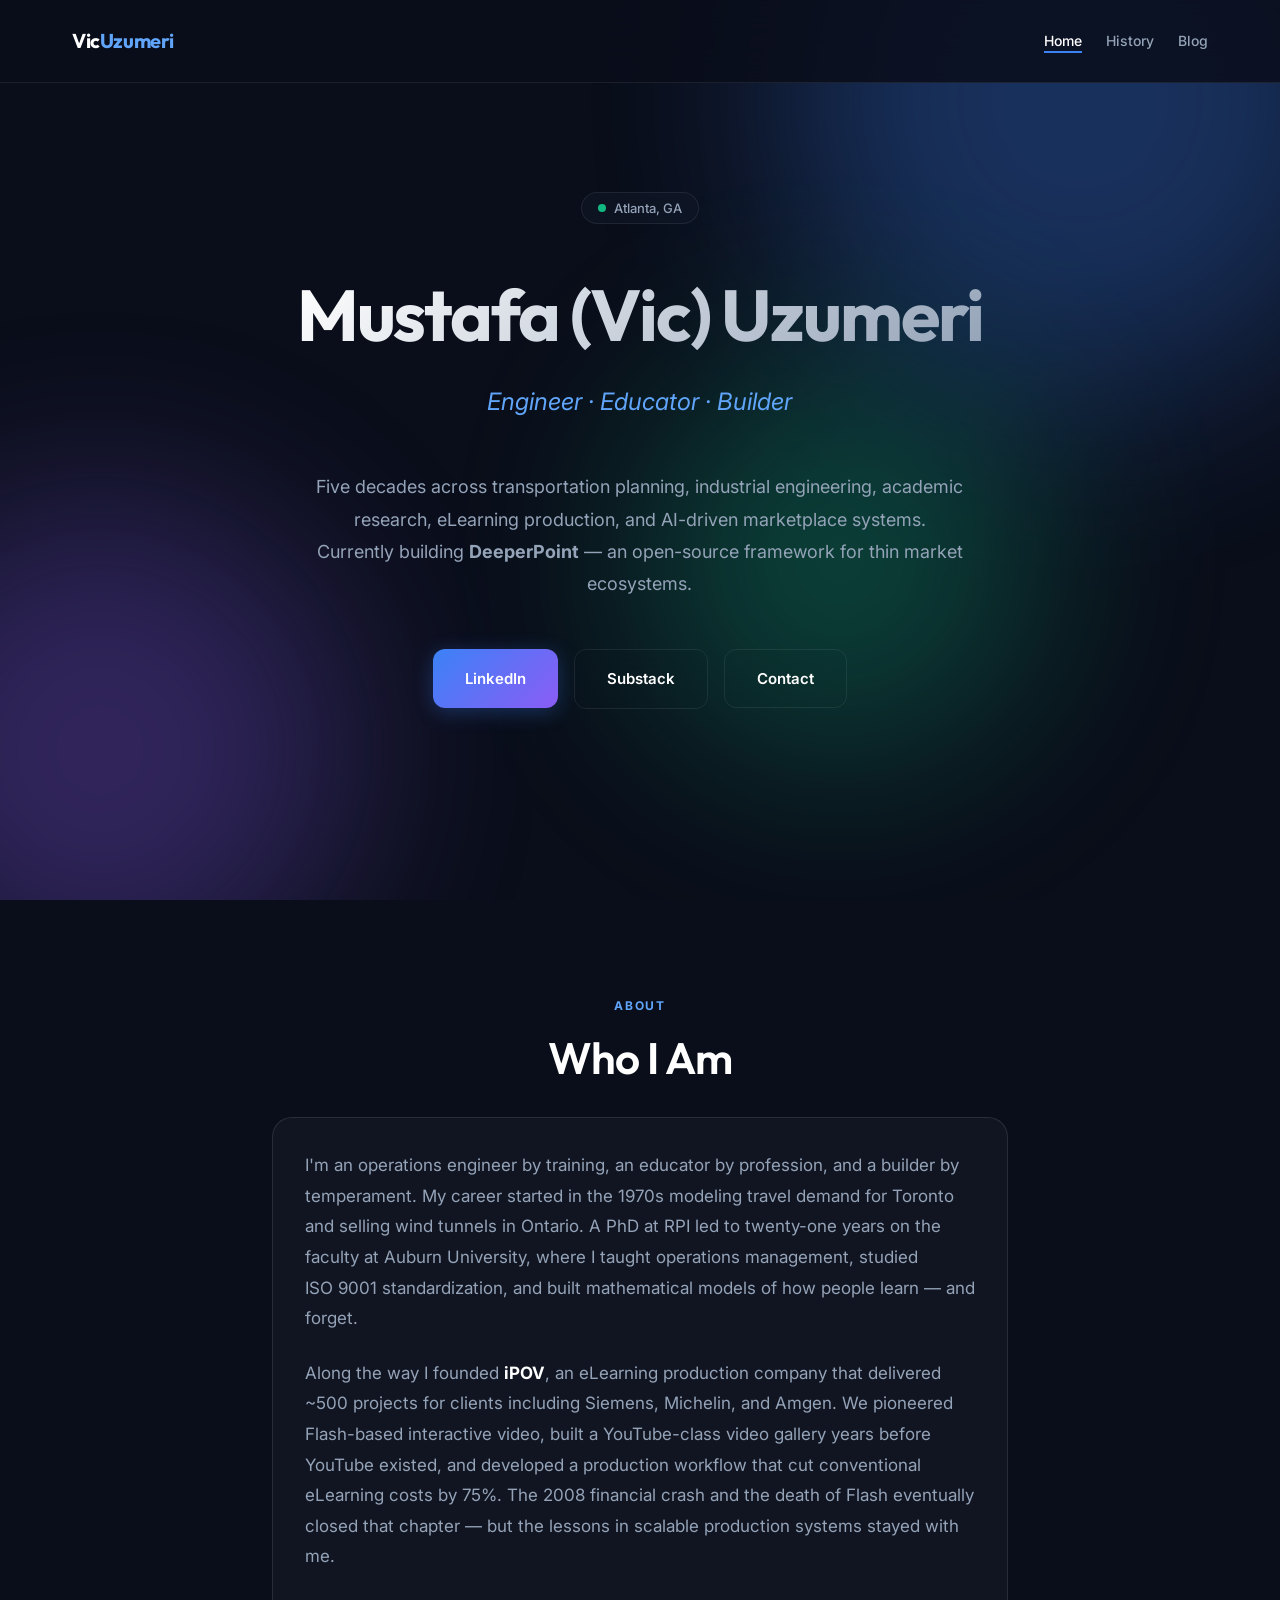
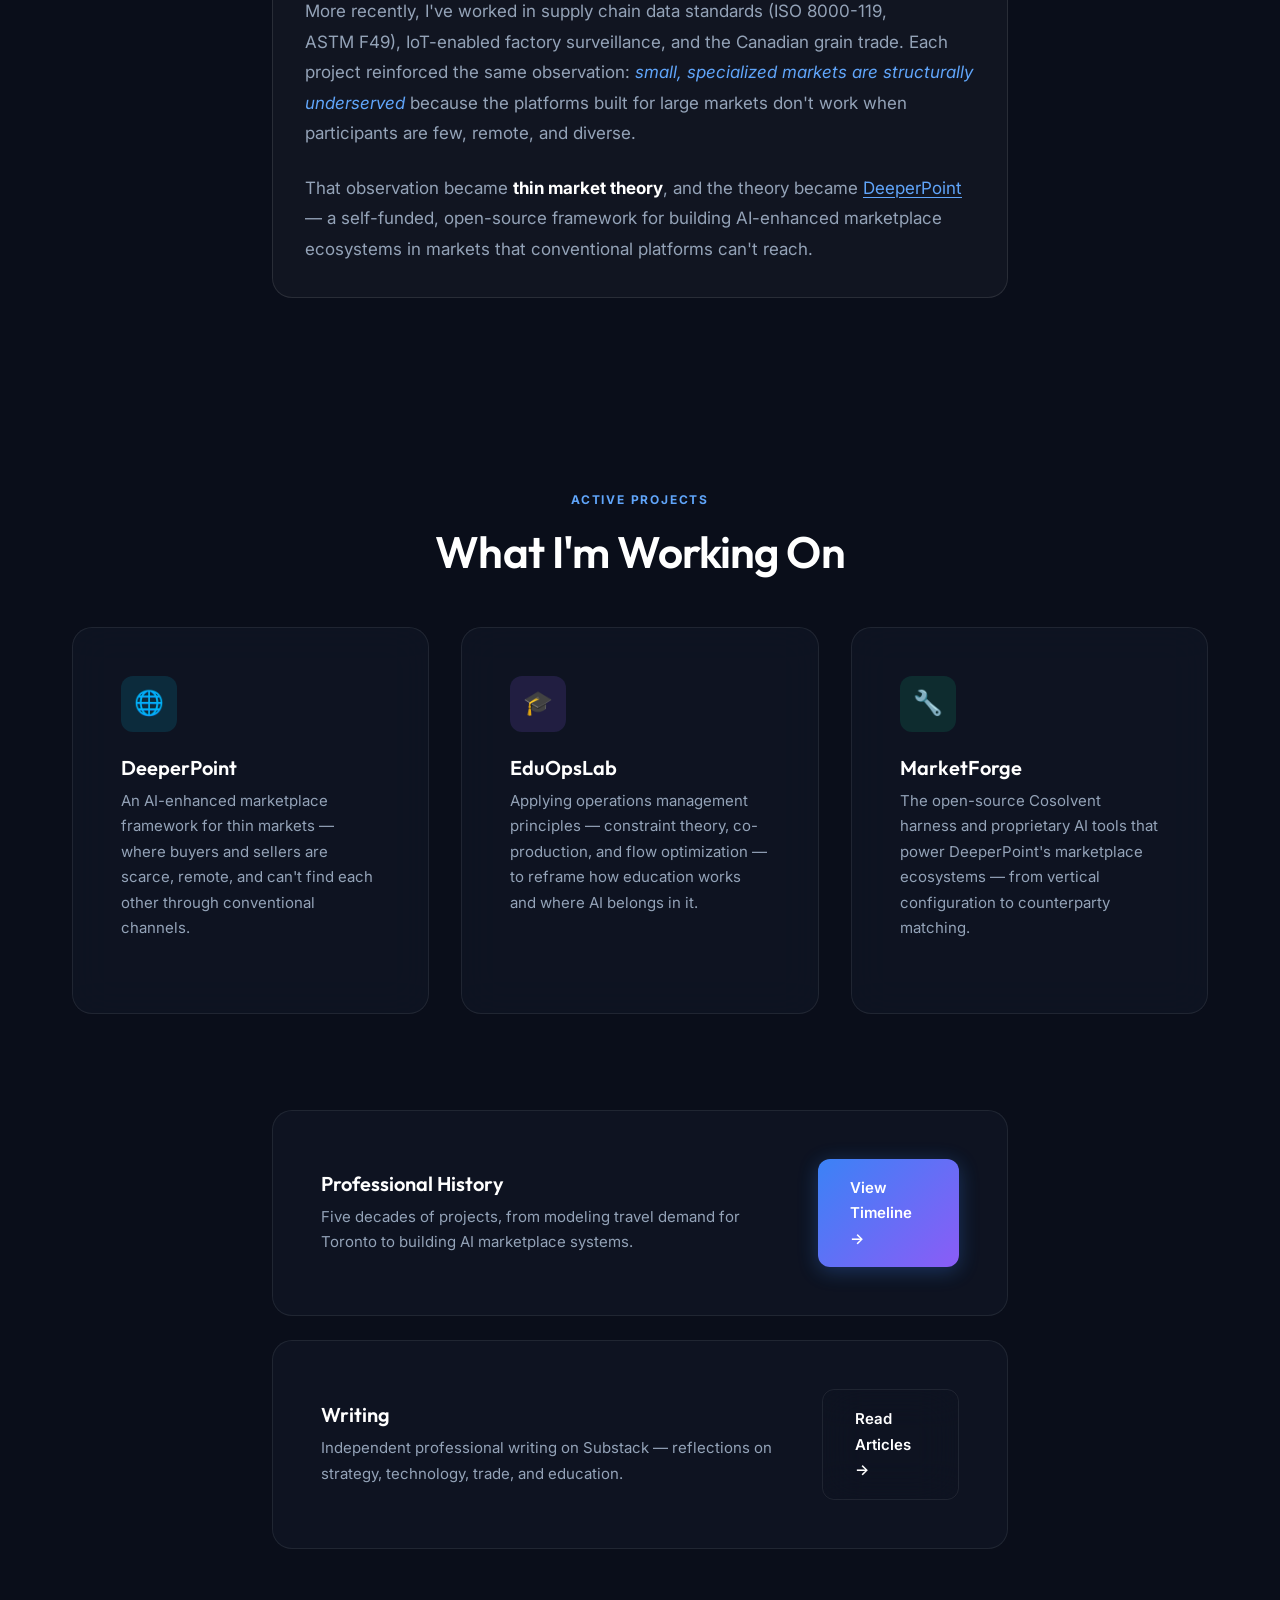
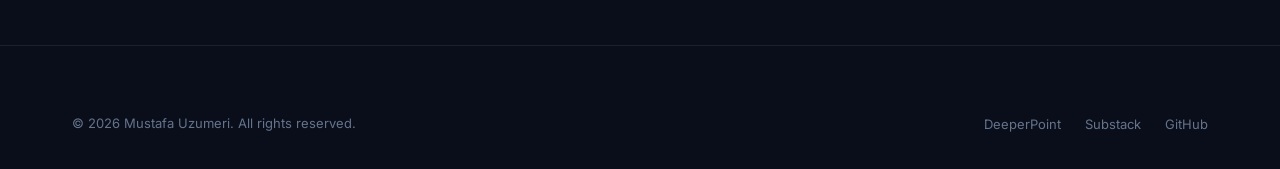
==== commit 704974f2: "FEAT: add professional bio introduction to home landing page" ====
--- a/index.html
+++ b/index.html
@@ -65,6 +65,43 @@
                 <a href="mailto:vic.uzumeri@deeperpoint.com" class="btn btn--outline">
                     Contact
                 </a>
+            </div>
+        </div>
+    </section>
+
+    <!-- Introduction -->
+    <section class="section" id="about">
+        <div class="container container--narrow">
+            <div class="reveal text-center" style="margin-bottom: var(--space-xl);">
+                <p class="section__label">About</p>
+                <h2 class="section__title">Who I Am</h2>
+            </div>
+            <div class="reveal" style="background: rgba(255, 255, 255, 0.03); padding: var(--space-xl); border-radius: var(--radius-lg); border: 1px solid rgba(255, 255, 255, 0.1);">
+                <p style="color: var(--dp-silver); line-height: 1.8; margin-bottom: var(--space-lg); font-size: 1.0625rem;">
+                    I'm an operations engineer by training, an educator by profession, and a builder by temperament.
+                    My career started in the 1970s modeling travel demand for Toronto and selling wind tunnels in Ontario.
+                    A PhD at RPI led to twenty-one years on the faculty at Auburn University, where I taught operations management,
+                    studied ISO&nbsp;9001 standardization, and built mathematical models of how people learn — and forget.
+                </p>
+                <p style="color: var(--dp-silver); line-height: 1.8; margin-bottom: var(--space-lg); font-size: 1.0625rem;">
+                    Along the way I founded <strong style="color: var(--dp-white);">iPOV</strong>, an eLearning production company
+                    that delivered ~500 projects for clients including Siemens, Michelin, and Amgen. We pioneered Flash-based
+                    interactive video, built a YouTube-class video gallery years before YouTube existed, and developed a production
+                    workflow that cut conventional eLearning costs by 75%. The 2008 financial crash and the death of Flash
+                    eventually closed that chapter — but the lessons in scalable production systems stayed with me.
+                </p>
+                <p style="color: var(--dp-silver); line-height: 1.8; margin-bottom: var(--space-lg); font-size: 1.0625rem;">
+                    More recently, I've worked in supply chain data standards (ISO&nbsp;8000-119, ASTM&nbsp;F49), IoT-enabled
+                    factory surveillance, and the Canadian grain trade. Each project reinforced the same observation:
+                    <em style="color: var(--dp-blue-light);">small, specialized markets are structurally underserved</em>
+                    because the platforms built for large markets don't work when participants are few, remote, and diverse.
+                </p>
+                <p style="color: var(--dp-silver); line-height: 1.8; font-size: 1.0625rem;">
+                    That observation became <strong style="color: var(--dp-white);">thin market theory</strong>, and the theory
+                    became <a href="https://deeperpoint.com" target="_blank" rel="noopener" style="color: var(--dp-blue-light); text-decoration: underline; text-underline-offset: 3px;">DeeperPoint</a>
+                    — a self-funded, open-source framework for building AI-enhanced marketplace ecosystems
+                    in markets that conventional platforms can't reach.
+                </p>
             </div>
         </div>
     </section>
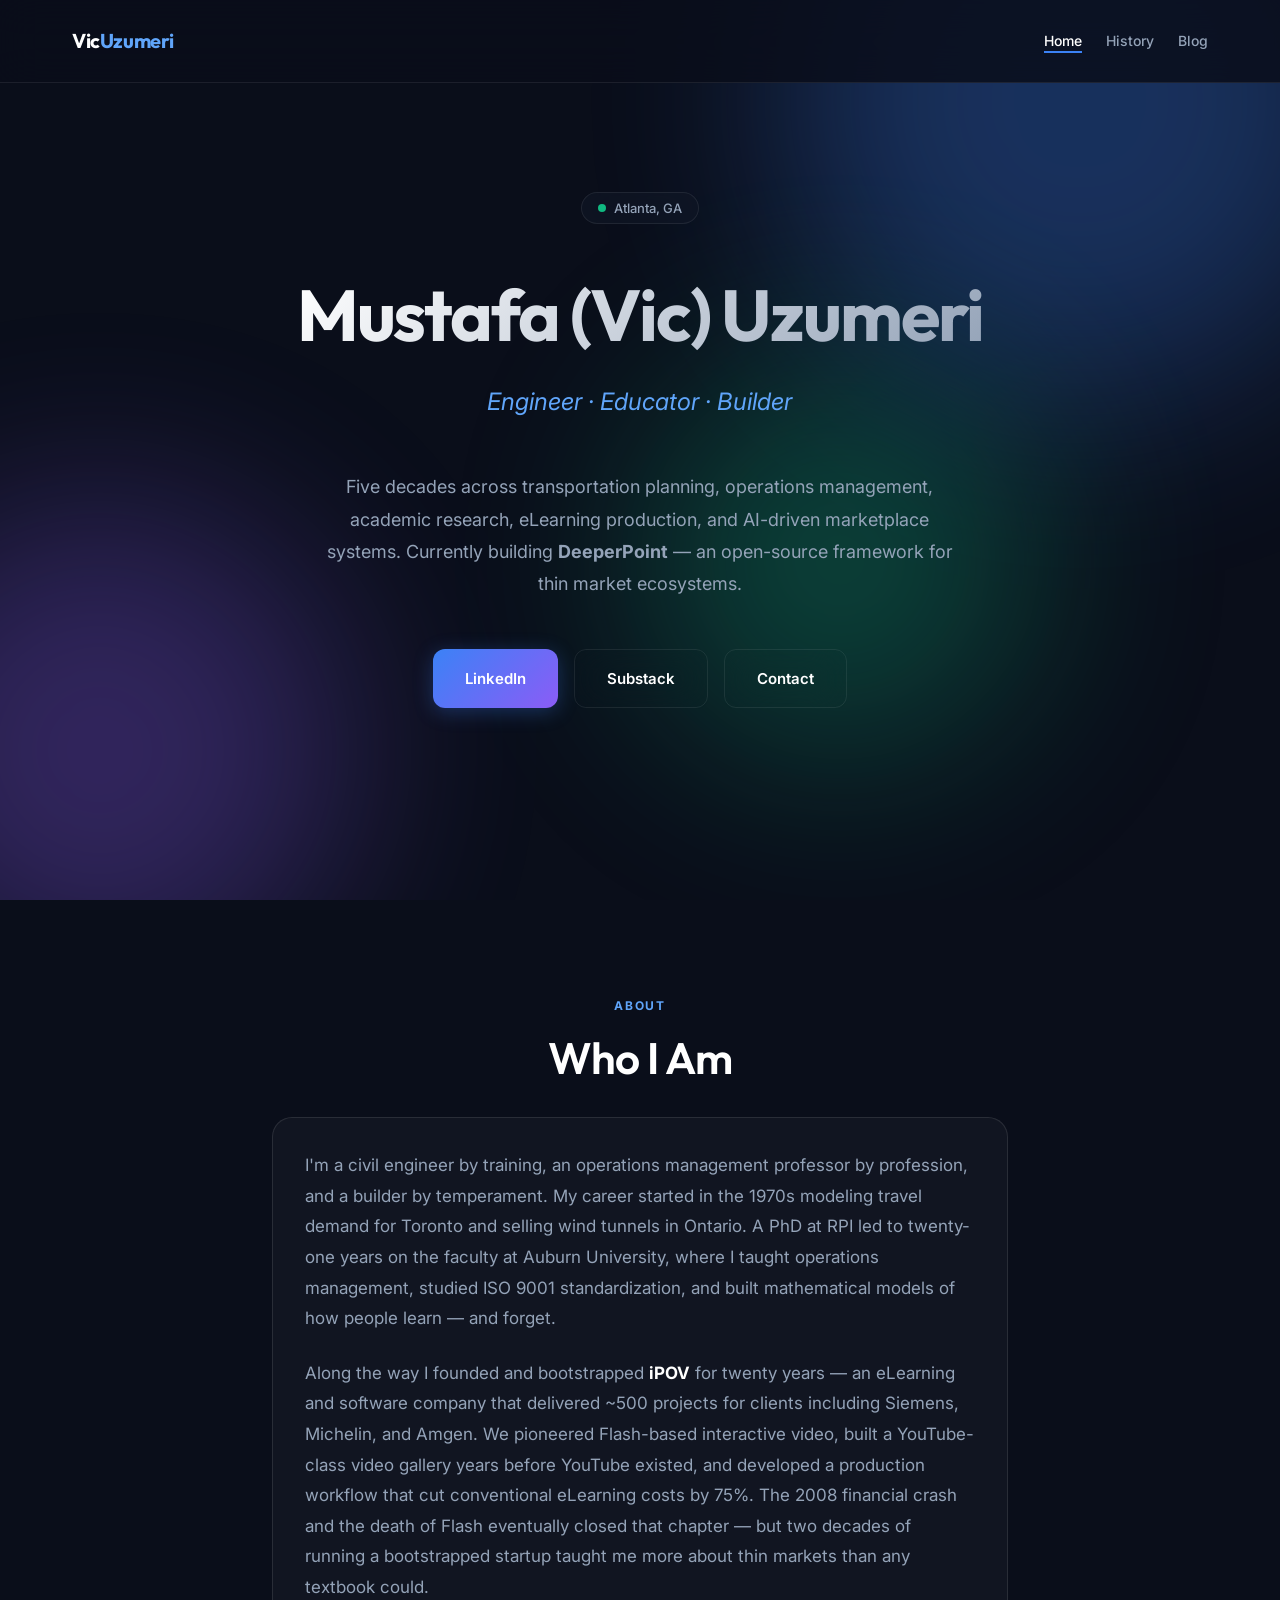
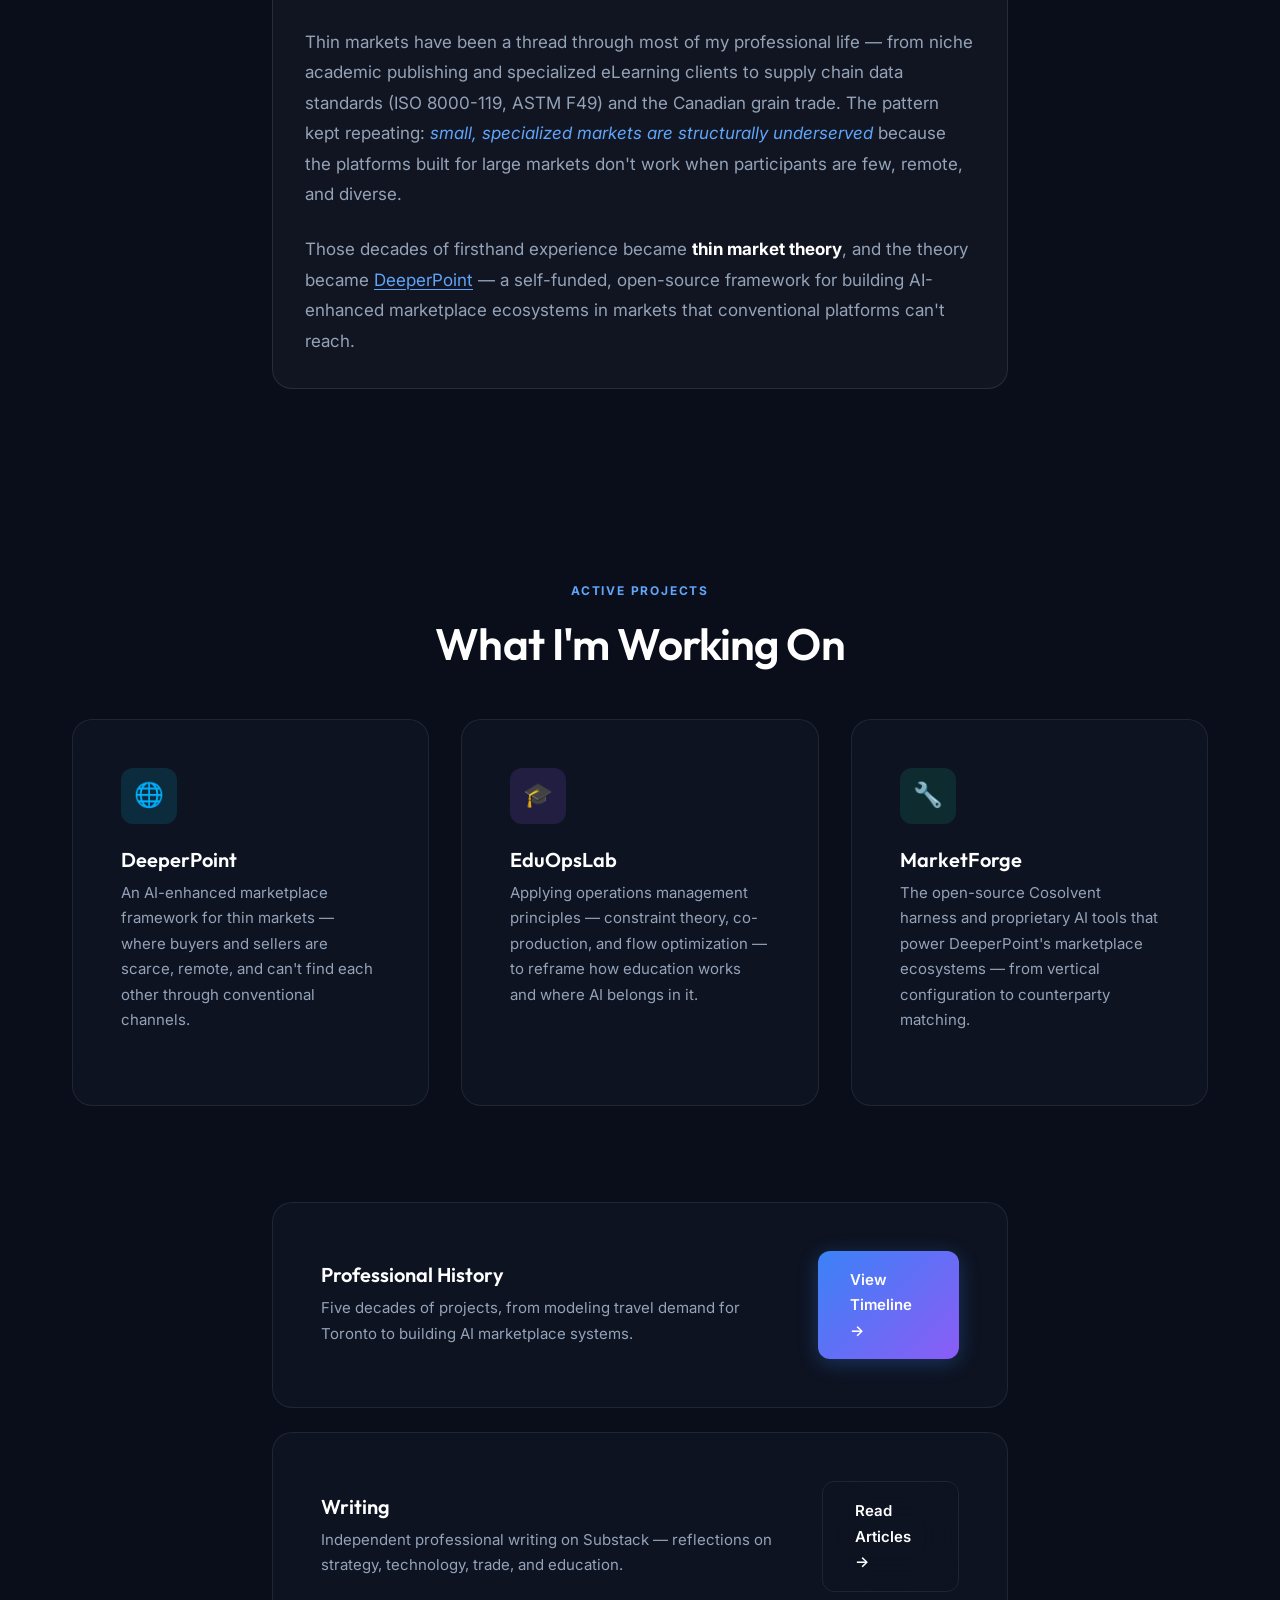
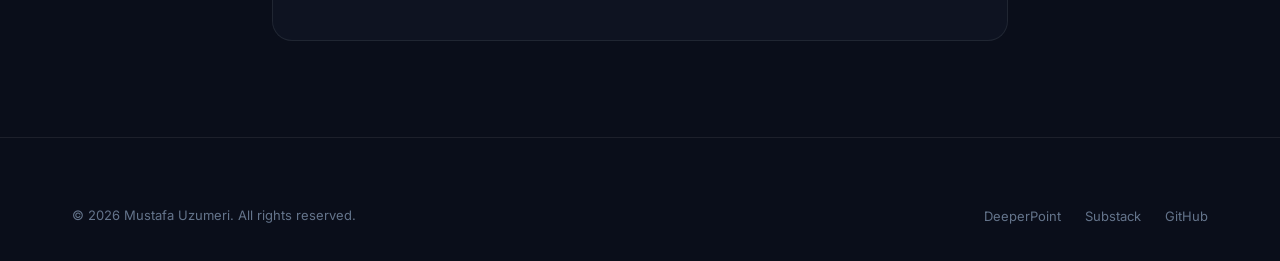
==== commit 3d9ccc61: "FIX: correct bio — civil eng degree, ops mgmt professor, 20yr bootstrapped startup, career-long thin" ====
--- a/index.html
+++ b/index.html
@@ -51,7 +51,7 @@
             <h1 class="hero__headline">Mustafa (Vic) Uzumeri</h1>
             <p class="hero__sub">Engineer · Educator · Builder</p>
             <p class="hero__desc">
-                Five decades across transportation planning, industrial engineering, academic research,
+                Five decades across transportation planning, operations management, academic research,
                 eLearning production, and AI-driven marketplace systems. Currently building
                 <strong>DeeperPoint</strong> — an open-source framework for thin market ecosystems.
             </p>
@@ -78,26 +78,28 @@
             </div>
             <div class="reveal" style="background: rgba(255, 255, 255, 0.03); padding: var(--space-xl); border-radius: var(--radius-lg); border: 1px solid rgba(255, 255, 255, 0.1);">
                 <p style="color: var(--dp-silver); line-height: 1.8; margin-bottom: var(--space-lg); font-size: 1.0625rem;">
-                    I'm an operations engineer by training, an educator by profession, and a builder by temperament.
+                    I'm a civil engineer by training, an operations management professor by profession, and a builder by temperament.
                     My career started in the 1970s modeling travel demand for Toronto and selling wind tunnels in Ontario.
                     A PhD at RPI led to twenty-one years on the faculty at Auburn University, where I taught operations management,
                     studied ISO&nbsp;9001 standardization, and built mathematical models of how people learn — and forget.
                 </p>
                 <p style="color: var(--dp-silver); line-height: 1.8; margin-bottom: var(--space-lg); font-size: 1.0625rem;">
-                    Along the way I founded <strong style="color: var(--dp-white);">iPOV</strong>, an eLearning production company
-                    that delivered ~500 projects for clients including Siemens, Michelin, and Amgen. We pioneered Flash-based
-                    interactive video, built a YouTube-class video gallery years before YouTube existed, and developed a production
-                    workflow that cut conventional eLearning costs by 75%. The 2008 financial crash and the death of Flash
-                    eventually closed that chapter — but the lessons in scalable production systems stayed with me.
+                    Along the way I founded and bootstrapped <strong style="color: var(--dp-white);">iPOV</strong> for twenty years —
+                    an eLearning and software company that delivered ~500 projects for clients including Siemens, Michelin, and Amgen.
+                    We pioneered Flash-based interactive video, built a YouTube-class video gallery years before YouTube existed,
+                    and developed a production workflow that cut conventional eLearning costs by 75%. The 2008 financial crash
+                    and the death of Flash eventually closed that chapter — but two decades of running a bootstrapped startup
+                    taught me more about thin markets than any textbook could.
                 </p>
                 <p style="color: var(--dp-silver); line-height: 1.8; margin-bottom: var(--space-lg); font-size: 1.0625rem;">
-                    More recently, I've worked in supply chain data standards (ISO&nbsp;8000-119, ASTM&nbsp;F49), IoT-enabled
-                    factory surveillance, and the Canadian grain trade. Each project reinforced the same observation:
+                    Thin markets have been a thread through most of my professional life — from niche academic publishing
+                    and specialized eLearning clients to supply chain data standards (ISO&nbsp;8000-119, ASTM&nbsp;F49)
+                    and the Canadian grain trade. The pattern kept repeating:
                     <em style="color: var(--dp-blue-light);">small, specialized markets are structurally underserved</em>
                     because the platforms built for large markets don't work when participants are few, remote, and diverse.
                 </p>
                 <p style="color: var(--dp-silver); line-height: 1.8; font-size: 1.0625rem;">
-                    That observation became <strong style="color: var(--dp-white);">thin market theory</strong>, and the theory
+                    Those decades of firsthand experience became <strong style="color: var(--dp-white);">thin market theory</strong>, and the theory
                     became <a href="https://deeperpoint.com" target="_blank" rel="noopener" style="color: var(--dp-blue-light); text-decoration: underline; text-underline-offset: 3px;">DeeperPoint</a>
                     — a self-funded, open-source framework for building AI-enhanced marketplace ecosystems
                     in markets that conventional platforms can't reach.
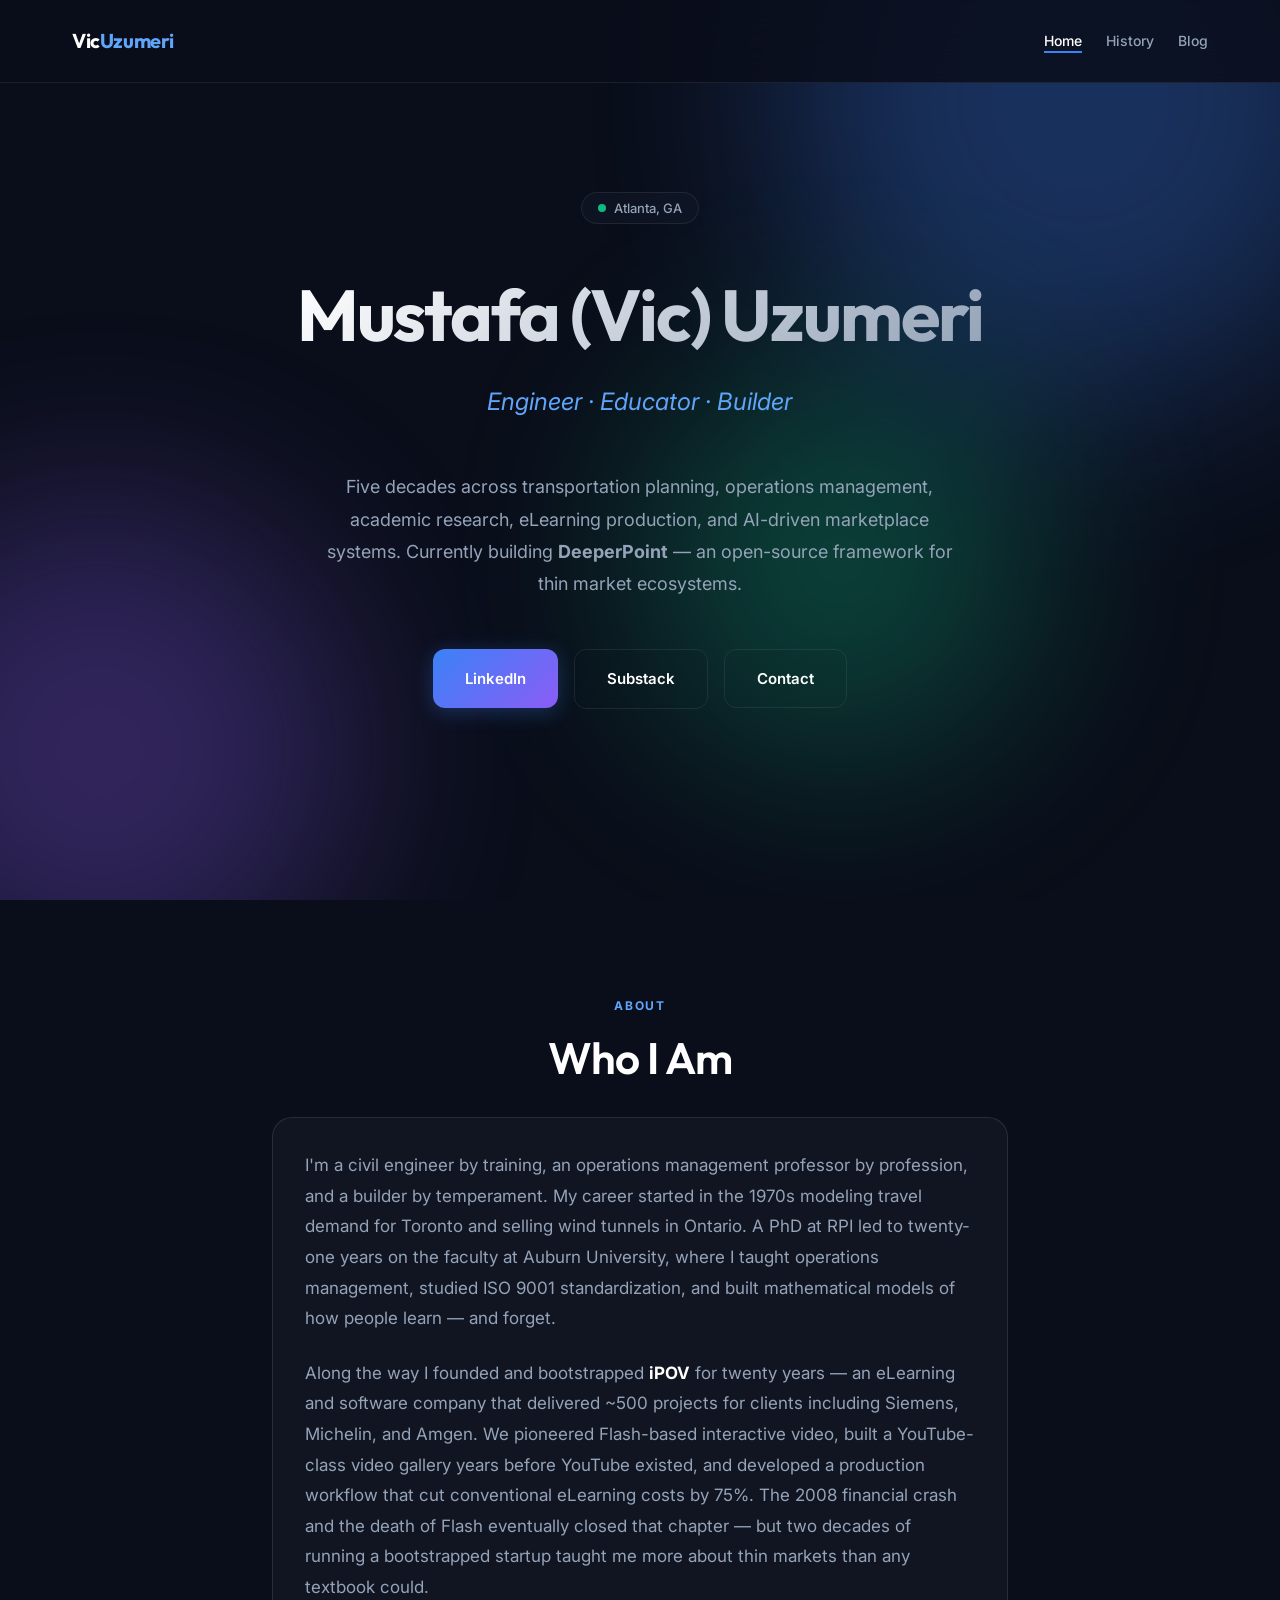
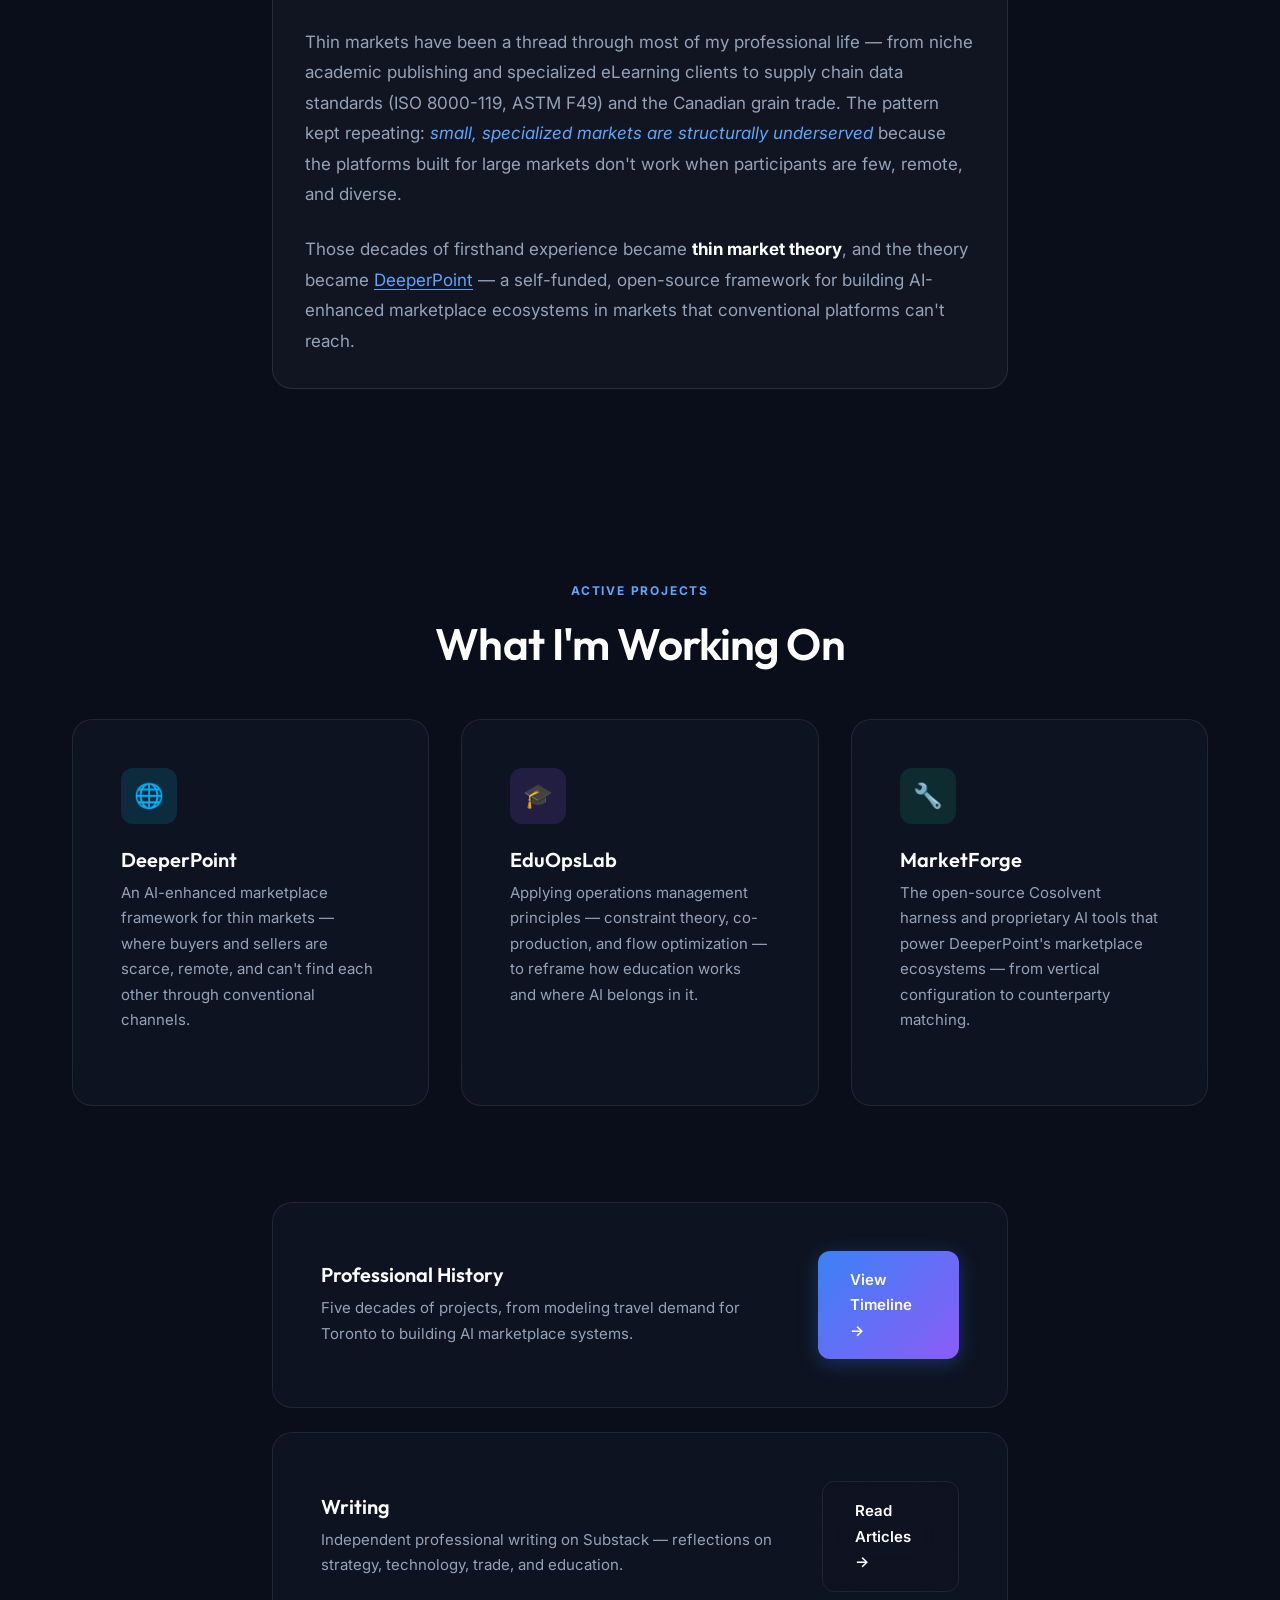
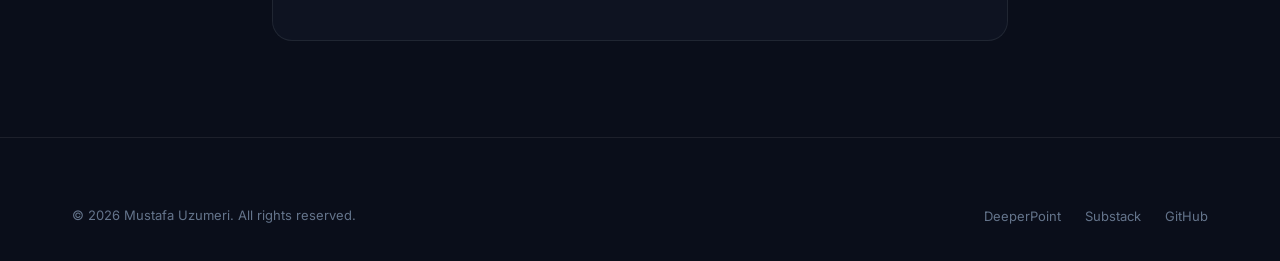
==== commit 6830ed72: "FEAT: add blog builder, GitHub Actions deploy, and auto-generated blog pages" ====
--- a/index.html
+++ b/index.html
@@ -36,7 +36,7 @@
             <ul class="nav__links">
                 <li><a href="index.html" class="nav__link nav__link--active">Home</a></li>
                 <li><a href="history.html" class="nav__link">History</a></li>
-                <li><a href="blog.html" class="nav__link">Blog</a></li>
+                <li><a href="blog/index.html" class="nav__link">Blog</a></li>
             </ul>
         </div>
     </nav>
@@ -153,7 +153,7 @@
                         <h3>Writing</h3>
                         <p>Independent professional writing on Substack — reflections on strategy, technology, trade, and education.</p>
                     </div>
-                    <a href="blog.html" class="btn btn--outline">Read Articles →</a>
+                    <a href="blog/index.html" class="btn btn--outline">Read Articles →</a>
                 </div>
             </div>
         </div>
